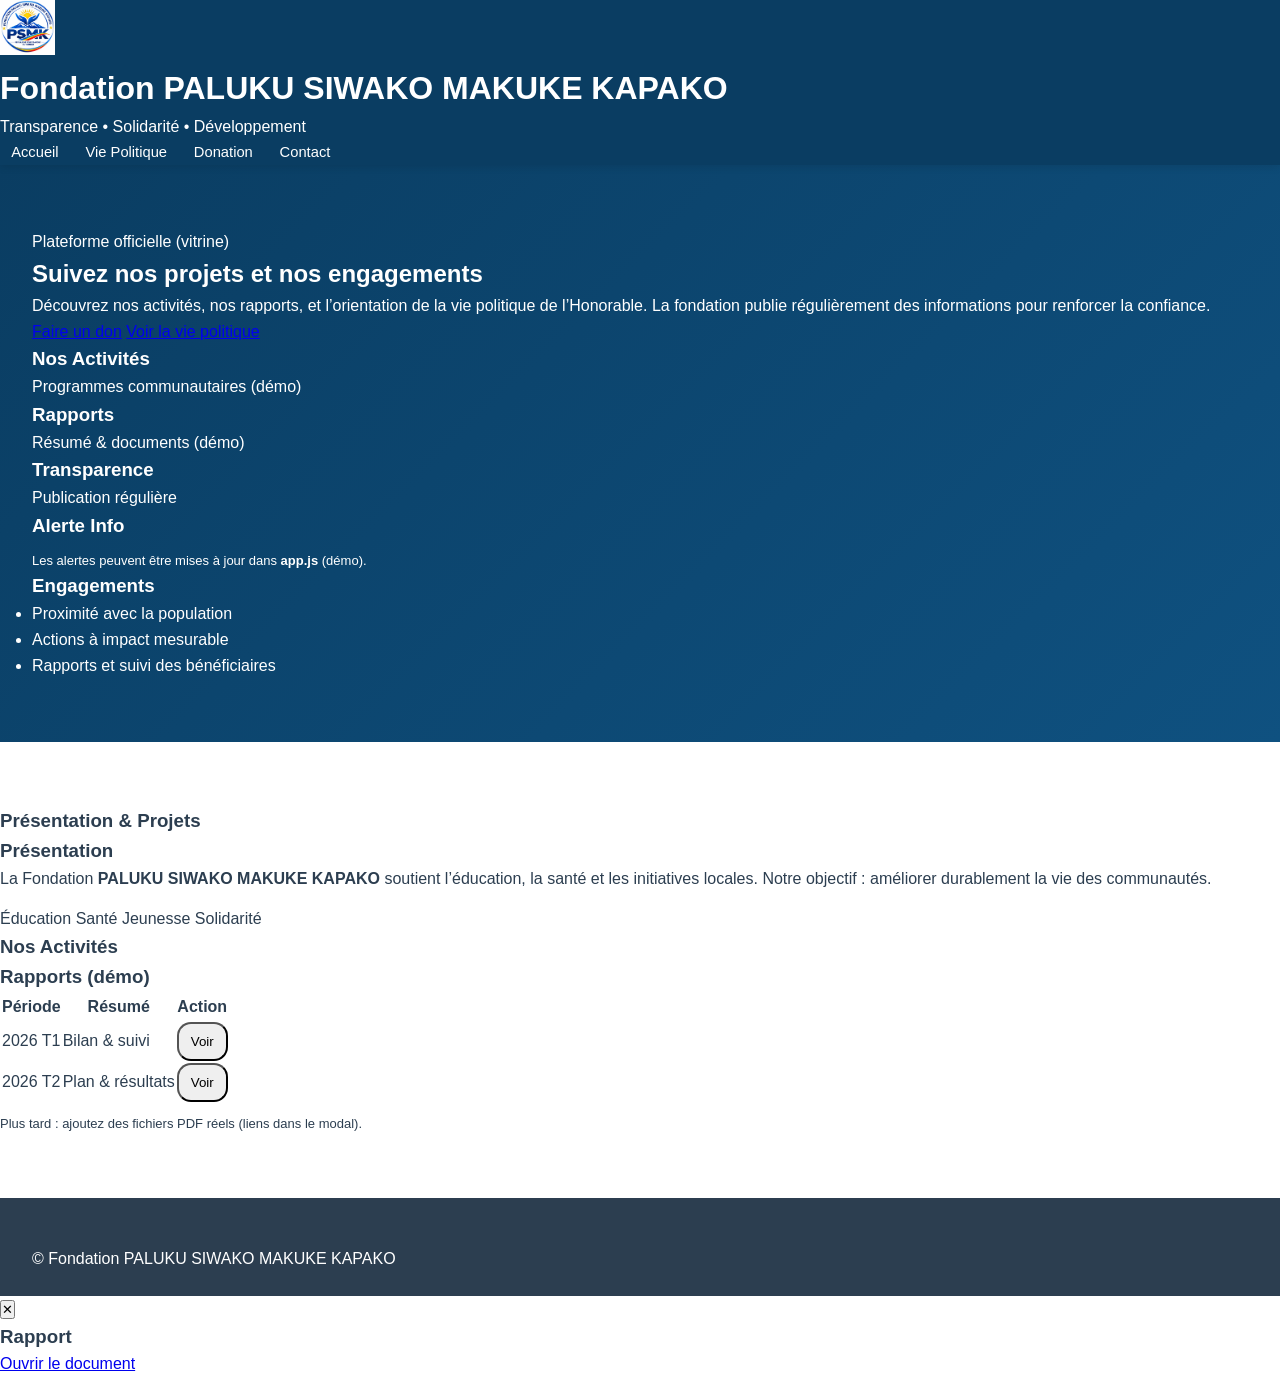
==== accueil.html @ eabc1c88 "Add files via upload" ====
<!doctype html>
<html lang="fr">
<head>
  <meta charset="utf-8" />
  <meta name="viewport" content="width=device-width,initial-scale=1" />
  <title>Accueil • Fondation PALUKU SIWAKO MAKUKE KAPAKO</title>
  <link rel="stylesheet" href="style.css" />
</head>
<body>

  <header class="header">
    <div class="header-inner">
      <div class="brand">
        <img class="logo" src="logo.png" alt="Logo Fondation" />
        <div>
          <h1>Fondation PALUKU SIWAKO MAKUKE KAPAKO</h1>
          <div class="sub">Transparence • Solidarité • Développement</div>
        </div>
      </div>

      <nav class="nav">
        <a href="accueil.html">Accueil</a>
        <a href="politique.html">Vie Politique</a>
        <a href="donation.html">Donation</a>
        <a href="contact.html">Contact</a>
      </nav>
    </div>
  </header>

  <div class="wrap">
    <section class="hero">
      <div class="panel hero-left">
        <div class="kicker"><span class="dot"></span>Plateforme officielle (vitrine)</div>
        <h2 class="hero-title">Suivez nos projets et nos engagements</h2>
        <p class="hero-text">
          Découvrez nos activités, nos rapports, et l’orientation de la vie politique de
          l’Honorable. La fondation publie régulièrement des informations pour renforcer la confiance.
        </p>

        <div class="cta">
          <a class="btn btn-primary" href="donation.html">Faire un don</a>
          <a class="btn btn-ghost" href="politique.html">Voir la vie politique</a>
        </div>

        <div class="hr"></div>

        <div class="grid" style="grid-template-columns:repeat(3, 1fr); margin-top:0;">
          <div class="card">
            <h3>Nos Activités</h3>
            <p class="muted">Programmes communautaires (démo)</p>
          </div>
          <div class="card">
            <h3>Rapports</h3>
            <p class="muted">Résumé & documents (démo)</p>
          </div>
          <div class="card">
            <h3>Transparence</h3>
            <p class="muted">Publication régulière</p>
          </div>
        </div>
      </div>

      <div class="hero-right">
        <div class="card">
          <h3>Alerte Info</h3>
          <ul class="list" id="alertes"></ul>
          <p class="muted" style="margin-top:10px; font-size:13px;">Les alertes peuvent être mises à jour dans <b>app.js</b> (démo).</p>
        </div>

        <div class="card">
          <h3>Engagements</h3>
          <ul class="list">
            <li>Proximité avec la population</li>
            <li>Actions à impact mesurable</li>
            <li>Rapports et suivi des bénéficiaires</li>
          </ul>
        </div>
      </div>
    </section>

    <h3 class="section-title">Présentation & Projets</h3>
    <section class="grid">
      <div class="card">
        <h3>Présentation</h3>
        <p class="muted" style="line-height:1.65;">
          La Fondation <b>PALUKU SIWAKO MAKUKE KAPAKO</b> soutient l’éducation, la santé
          et les initiatives locales. Notre objectif : améliorer durablement la vie des communautés.
        </p>
        <div class="badges" style="margin-top:14px;">
          <span class="badge">Éducation</span>
          <span class="badge">Santé</span>
          <span class="badge">Jeunesse</span>
          <span class="badge">Solidarité</span>
        </div>
      </div>

      <div class="card">
        <h3>Nos Activités</h3>
        <div class="timeline" id="activities"></div>
      </div>

      <div class="card">
        <h3>Rapports (démo)</h3>
        <table class="table">
          <thead>
            <tr>
              <th>Période</th>
              <th>Résumé</th>
              <th>Action</th>
            </tr>
          </thead>
          <tbody>
            <tr>
              <td>2026 T1</td>
              <td class="muted">Bilan & suivi</td>
              <td>
                <button class="btn btn-primary" style="padding:10px 12px; border-radius:14px;"
                  data-modal="report" data-title="Rapport 2026 T1" type="button">Voir</button>
              </td>
            </tr>
            <tr>
              <td>2026 T2</td>
              <td class="muted">Plan & résultats</td>
              <td>
                <button class="btn btn-primary" style="padding:10px 12px; border-radius:14px;"
                  data-modal="report" data-title="Rapport 2026 T2" type="button">Voir</button>
              </td>
            </tr>
          </tbody>
        </table>
        <p class="muted" style="margin-top:10px; font-size:13px;">
          Plus tard : ajoutez des fichiers PDF réels (liens dans le modal).
        </p>
      </div>
    </section>
  </div>

  <footer class="footer">
    © <span id="year"></span> Fondation PALUKU SIWAKO MAKUKE KAPAKO
  </footer>

  <div id="modal" class="modal" aria-hidden="true">
    <div class="modal-content">
      <button class="modal-close" type="button" aria-label="Fermer">✕</button>
      <h3 id="modalTitle">Rapport</h3>
      <p id="modalText"></p>
      <a id="modalLink" href="#" target="_blank" rel="noreferrer" class="btn btn-ghost" style="margin-top:10px;">Ouvrir le document</a>
    </div>
  </div>

  <script src="app.js"></script>
</body>
</html>
---- style.css ----
/* ===== STYLE GLOBALE — FONDATION PALUKU ===== */
:root {
  --bleu-fond: #0A3D62;
  --or: #C89B28;
  --blanc: #FFFFFF;
  --gris-clair: #F4F6F8;
  --gris-fonce: #2C3E50;
  --succes: #27AE60;
  --erreur: #E74C3C;
  --ombre: 0 4px 12px rgba(0,0,0,0.08);
}

* {
  margin: 0;
  padding: 0;
  box-sizing: border-box;
  font-family: 'Segoe UI', Roboto, Arial, sans-serif;
}

body {
  color: var(--gris-fonce);
  line-height: 1.6;
  background: var(--blanc);
}

/* ===== EN-TÊTE & NAVIGATION ===== */
header {
  background: var(--bleu-fond);
  color: var(--blanc);
  position: sticky;
  top: 0;
  z-index: 100;
  box-shadow: 0 2px 8px rgba(0,0,0,0.1);
}

.header-contenu {
  max-width: 1200px;
  margin: 0 auto;
  padding: 0.8rem 2rem;
  display: flex;
  align-items: center;
  justify-content: space-between;
}

.logo-conteneur {
  display: flex;
  align-items: center;
  gap: 12px;
}

.logo {
  height: 55px;
  width: auto;
}

.header-titre h1 {
  font-size: 1rem;
  font-weight: 600;
  line-height: 1.3;
}

.header-titre p {
  font-size: 0.8rem;
  opacity: 0.85;
}

nav ul {
  display: flex;
  list-style: none;
  gap: 1.2rem;
  flex-wrap: wrap;
}

nav a {
  color: var(--blanc);
  text-decoration: none;
  font-size: 0.92rem;
  padding: 0.5rem 0.7rem;
  border-radius: 4px;
  transition: background 0.3s;
}

nav a:hover, nav a.actif {
  background: rgba(255,255,255,0.15);
}

.bouton-don {
  background: var(--or);
  color: var(--blanc) !important;
  font-weight: 600;
}

.bouton-don:hover {
  background: #B08620;
}

/* ===== SECTION HERO / BANNIÈRE ===== */
.hero {
  background: linear-gradient(135deg, var(--bleu-fond) 0%, #0F5180 100%);
  color: var(--blanc);
  padding: 4rem 2rem;
}

.hero-contenu {
  max-width: 1200px;
  margin: 0 auto;
  display: grid;
  grid-template-columns: 1fr 320px;
  gap: 3rem;
  align-items: center;
}

.hero-texte h2 {
  font-size: 2.2rem;
  margin-bottom: 1rem;
  line-height: 1.2;
}

.hero-texte p {
  font-size: 1.1rem;
  opacity: 0.9;
  margin-bottom: 1.8rem;
}

.photo-honorable {
  width: 100%;
  border-radius: 8px;
  box-shadow: var(--ombre);
  object-fit: cover;
}

.bouton-groupe {
  display: flex;
  gap: 1rem;
  flex-wrap: wrap;
}

.bouton-primaire {
  background: var(--or);
  color: var(--blanc);
  padding: 0.85rem 1.8rem;
  border-radius: 6px;
  text-decoration: none;
  font-weight: 600;
  transition: transform 0.2s;
}

.bouton-primaire:hover {
  transform: translateY(-2px);
}

.bouton-secondaire {
  background: transparent;
  color: var(--blanc);
  border: 2px solid var(--blanc);
  padding: 0.85rem 1.8rem;
  border-radius: 6px;
  text-decoration: none;
  font-weight: 500;
}

.bouton-secondaire:hover {
  background: rgba(255,255,255,0.1);
}

/* ===== CONTENU PRINCIPAL ===== */
main {
  max-width: 1200px;
  margin: 0 auto;
  padding: 3rem 2rem;
}

section {
  margin-bottom: 4rem;
}

.titre-section {
  text-align: center;
  font-size: 1.8rem;
  color: var(--bleu-fond);
  margin-bottom: 2.5rem;
  position: relative;
}

.titre-section::after {
  content: '';
  display: block;
  width: 70px;
  height: 3px;
  background: var(--or);
  margin: 0.8rem auto 0;
}

/* ===== CARTES & GRILLES ===== */
.grille-2 {
  display: grid;
  grid-template-columns: repeat(auto-fit, minmax(300px, 1fr));
  gap: 2rem;
}

.grille-3 {
  display: grid;
  grid-template-columns: repeat(auto-fit, minmax(280px, 1fr));
  gap: 1.8rem;
}

.carte {
  background: var(--blanc);
  border-radius: 8px;
  padding: 1.8rem;
  box-shadow: var(--ombre);
  border: 1px solid #EAECEF;
  transition: transform 0.3s;
}

.carte:hover {
  transform: translateY(-5px);
}

.carte h3 {
  color: var(--bleu-fond);
  margin-bottom: 1rem;
  font-size: 1.2rem;
}

/* ===== STATISTIQUES ===== */
.grille-stats {
  display: grid;
  grid-template-columns: repeat(4, 1fr);
  gap: 1.5rem;
  text-align: center;
}

.carte-stat {
  background: var(--bleu-fond);
  color: var(--blanc);
  padding: 1.8rem;
  border-radius: 8px;
}

.carte-stat .chiffre {
  font-size: 2.5rem;
  font-weight: 700;
  color: var(--or);
  margin-bottom: 0.5rem;
}

@media (max-width: 900px) {
  .grille-stats {
    grid-template-columns: repeat(2, 1fr);
  }
  .hero-contenu {
    grid-template-columns: 1fr;
  }
  nav ul {
    gap: 0.3rem;
  }
}

@media (max-width: 480px) {
  .grille-stats {
    grid-template-columns: 1fr;
  }
  .header-contenu {
    flex-wrap: wrap;
    gap: 0.5rem;
    justify-content: center;
  }
}

/* ===== FORMULAIRES ===== */
form label {
  display: block;
  margin-bottom: 0.5rem;
  font-weight: 500;
}

form input, form select, form textarea {
  width: 100%;
  padding: 0.85rem;
  margin-bottom: 1.2rem;
  border: 1px solid #CBD5E0;
  border-radius: 6px;
  font-size: 1rem;
}

form input:focus, form select:focus, form textarea:focus {
  outline: none;
  border-color: var(--bleu-fond);
}

form button {
  background: var(--bleu-fond);
  color: var(--blanc);
  border: none;
  padding: 0.9rem 2rem;
  border-radius: 6px;
  font-size: 1rem;
  font-weight: 600;
  cursor: pointer;
  transition: background 0.3s;
}

form button:hover {
  background: #0C4A8C;
}

/* ===== INFOS PAIEMENT ===== */
.infos-paiement {
  background: var(--gris-clair);
  padding: 1.5rem;
  border-radius: 6px;
  margin-top: 1rem;
  display: none;
}

.infos-paiement.visible {
  display: block;
  animation: fadeIn 0.3s ease;
}

@keyframes fadeIn {
  from { opacity: 0; transform: translateY(10px); }
  to { opacity: 1; transform: translateY(0); }
}

/* ===== TABLEAU ADMIN ===== */
.tableau-admin {
  width: 100%;
  border-collapse: collapse;
  margin-top: 1.5rem;
}

.tableau-admin th, .tableau-admin td {
  padding: 0.9rem;
  text-align: left;
  border-bottom: 1px solid #E2E8F0;
}

.tableau-admin th {
  background: var(--gris-clair);
  color: var(--bleu-fond);
  font-weight: 600;
}

.bouton-voir { background: var(--succes); color: white; border: none; padding: 0.4rem 0.8rem; border-radius: 4px; margin-right: 0.4rem; cursor: pointer; }
.bouton-suppr { background: var(--erreur); color: white; border: none; padding: 0.4rem 0.8rem; border-radius: 4px; cursor: pointer; }

/* ===== PIED DE PAGE ===== */
footer {
  background: var(--gris-fonce);
  color: var(--blanc);
  padding: 3rem 2rem 1.5rem;
  margin-top: 3rem;
}

.footer-contenu {
  max-width: 1200px;
  margin: 0 auto;
  display: grid;
  grid-template-columns: repeat(auto-fit, minmax(250px, 1fr));
  gap: 2.5rem;
}

.footer-col h4 {
  margin-bottom: 1.2rem;
  color: var(--or);
}

.footer-col p, .footer-col a {
  color: #CBD5E0;
  text-decoration: none;
  margin-bottom: 0.5rem;
  display: block;
}

.footer-col a:hover {
  color: var(--blanc);
}

.footer-bas {
  text-align: center;
  margin-top: 2.5rem;
  padding-top: 1.5rem;
  border-top: 1px solid rgba(255,255,255,0.1);
  font-size: 0.9rem;
  color: #95A5A6;
}

/* ===== MESSAGES ===== */
.message {
  padding: 1rem;
  border-radius: 6px;
  margin: 1rem 0;
  display: none;
}

.message.succes { background: #E8F8F0; color: #1B7047; border: 1px solid #B7EBCE; }
.message.erreur { background: #FDECEC; color: #912D2B; border: 1px solid #F8C0C0; }
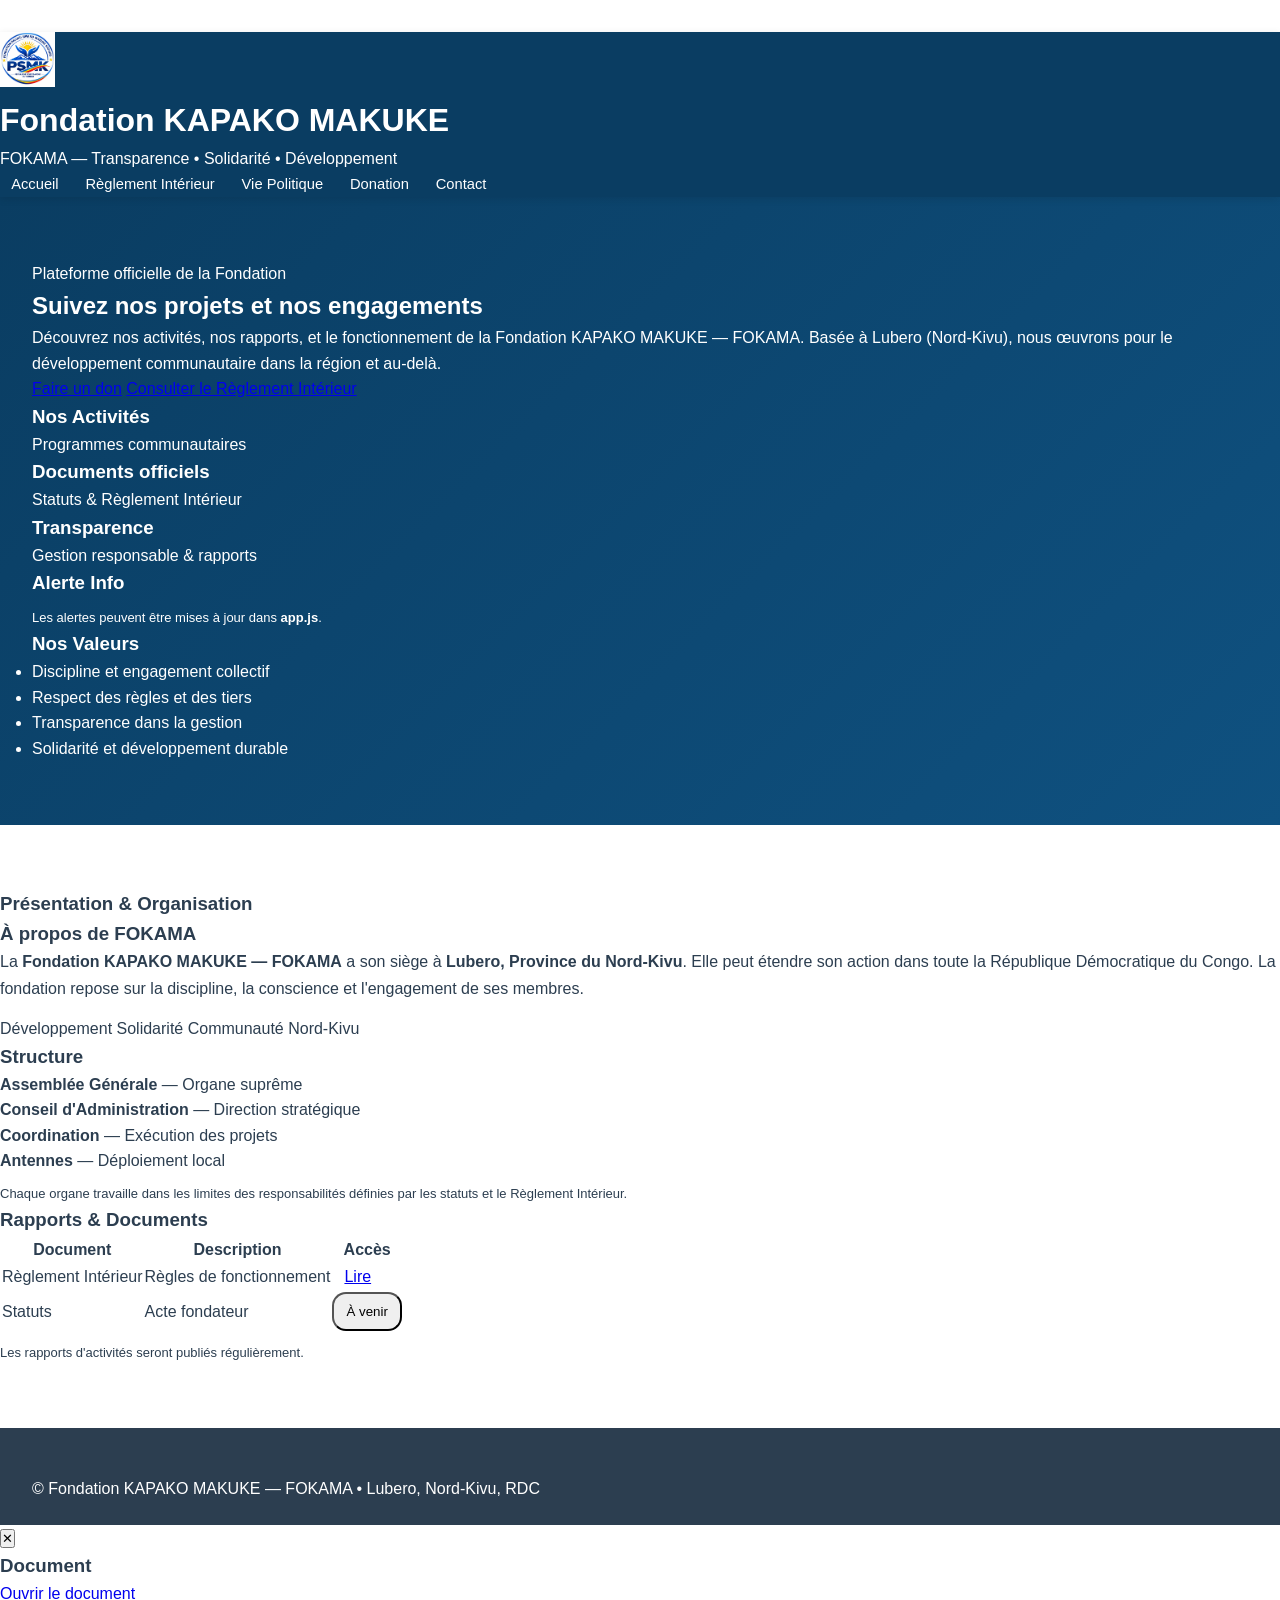
==== commit 8c14a64d: "accueil.html" ====
--- a/accueil.html
+++ b/accueil.html
@@ -1,153 +1,164 @@
 <!doctype html>
 <html lang="fr">
 <head>
-  <meta charset="utf-8" />
-  <meta name="viewport" content="width=device-width,initial-scale=1" />
-  <title>Accueil • Fondation PALUKU SIWAKO MAKUKE KAPAKO</title>
-  <link rel="stylesheet" href="style.css" />
+    <meta charset="utf-8" />
+    <meta name="viewport" content="width=device-width,initial-scale=1" />
+    <title>Accueil • Fondation KAPAKO MAKUKE — FOKAMA</title>
+    <link rel="stylesheet" href="style.css" />
 </head>
 <body>
 
-  <header class="header">
-    <div class="header-inner">
-      <div class="brand">
-        <img class="logo" src="logo.png" alt="Logo Fondation" />
-        <div>
-          <h1>Fondation PALUKU SIWAKO MAKUKE KAPAKO</h1>
-          <div class="sub">Transparence • Solidarité • Développement</div>
+    <header class="header">
+        <div class="header-inner">
+            <div class="brand">
+                <img class="logo" src="logo.png" alt="Logo Fondation FOKAMA" />
+                <div>
+                    <h1>Fondation KAPAKO MAKUKE</h1>
+                    <div class="sub">FOKAMA — Transparence • Solidarité • Développement</div>
+                </div>
+            </div>
+
+            <nav class="nav">
+                <a href="accueil.html">Accueil</a>
+                <a href="reglement-interieur.html">Règlement Intérieur</a>
+                <a href="politique.html">Vie Politique</a>
+                <a href="donation.html">Donation</a>
+                <a href="contact.html">Contact</a>
+            </nav>
         </div>
-      </div>
+    </header>
 
-      <nav class="nav">
-        <a href="accueil.html">Accueil</a>
-        <a href="politique.html">Vie Politique</a>
-        <a href="donation.html">Donation</a>
-        <a href="contact.html">Contact</a>
-      </nav>
+    <div class="wrap">
+        <section class="hero">
+            <div class="panel hero-left">
+                <div class="kicker"><span class="dot"></span>Plateforme officielle de la Fondation</div>
+                <h2 class="hero-title">Suivez nos projets et nos engagements</h2>
+                <p class="hero-text">
+                    Découvrez nos activités, nos rapports, et le fonctionnement de la Fondation 
+                    KAPAKO MAKUKE — FOKAMA. Basée à Lubero (Nord-Kivu), nous œuvrons pour 
+                    le développement communautaire dans la région et au-delà.
+                </p>
+
+                <div class="cta">
+                    <a class="btn btn-primary" href="donation.html">Faire un don</a>
+                    <a class="btn btn-ghost" href="reglement-interieur.html">Consulter le Règlement Intérieur</a>
+                </div>
+
+                <div class="hr"></div>
+
+                <div class="grid" style="grid-template-columns:repeat(3, 1fr); margin-top:0;">
+                    <div class="card">
+                        <h3>Nos Activités</h3>
+                        <p class="muted">Programmes communautaires</p>
+                    </div>
+                    <div class="card">
+                        <h3>Documents officiels</h3>
+                        <p class="muted">Statuts & Règlement Intérieur</p>
+                    </div>
+                    <div class="card">
+                        <h3>Transparence</h3>
+                        <p class="muted">Gestion responsable & rapports</p>
+                    </div>
+                </div>
+            </div>
+
+            <div class="hero-right">
+                <div class="card">
+                    <h3>Alerte Info</h3>
+                    <ul class="list" id="alertes"></ul>
+                    <p class="muted" style="margin-top:10px; font-size:13px;">Les alertes peuvent être mises à jour dans <b>app.js</b>.</p>
+                </div>
+
+                <div class="card">
+                    <h3>Nos Valeurs</h3>
+                    <ul class="list">
+                        <li>Discipline et engagement collectif</li>
+                        <li>Respect des règles et des tiers</li>
+                        <li>Transparence dans la gestion</li>
+                        <li>Solidarité et développement durable</li>
+                    </ul>
+                </div>
+            </div>
+        </section>
+
+        <h3 class="section-title">Présentation & Organisation</h3>
+        <section class="grid">
+            <div class="card">
+                <h3>À propos de FOKAMA</h3>
+                <p class="muted" style="line-height:1.65;">
+                    La <b>Fondation KAPAKO MAKUKE — FOKAMA</b> a son siège à <b>Lubero, Province du Nord-Kivu</b>. 
+                    Elle peut étendre son action dans toute la République Démocratique du Congo. 
+                    La fondation repose sur la discipline, la conscience et l'engagement de ses membres.
+                </p>
+                <div class="badges" style="margin-top:14px;">
+                    <span class="badge">Développement</span>
+                    <span class="badge">Solidarité</span>
+                    <span class="badge">Communauté</span>
+                    <span class="badge">Nord-Kivu</span>
+                </div>
+            </div>
+
+            <div class="card">
+                <h3>Structure</h3>
+                <ul class="list">
+                    <li><b>Assemblée Générale</b> — Organe suprême</li>
+                    <li><b>Conseil d'Administration</b> — Direction stratégique</li>
+                    <li><b>Coordination</b> — Exécution des projets</li>
+                    <li><b>Antennes</b> — Déploiement local</li>
+                </ul>
+                <p class="muted" style="margin-top:10px; font-size:13px;">
+                    Chaque organe travaille dans les limites des responsabilités définies par les statuts et le Règlement Intérieur.
+                </p>
+            </div>
+
+            <div class="card">
+                <h3>Rapports & Documents</h3>
+                <table class="table">
+                    <thead>
+                        <tr>
+                            <th>Document</th>
+                            <th>Description</th>
+                            <th>Accès</th>
+                        </tr>
+                    </thead>
+                    <tbody>
+                        <tr>
+                            <td>Règlement Intérieur</td>
+                            <td class="muted">Règles de fonctionnement</td>
+                            <td>
+                                <a href="reglement-interieur.html" class="btn btn-primary" style="padding:10px 12px; border-radius:14px;">Lire</a>
+                            </td>
+                        </tr>
+                        <tr>
+                            <td>Statuts</td>
+                            <td class="muted">Acte fondateur</td>
+                            <td>
+                                <button class="btn btn-primary" style="padding:10px 12px; border-radius:14px;"
+                                    data-modal="statuts" data-title="Statuts de la Fondation" type="button">À venir</button>
+                            </td>
+                        </tr>
+                    </tbody>
+                </table>
+                <p class="muted" style="margin-top:10px; font-size:13px;">
+                    Les rapports d'activités seront publiés régulièrement.
+                </p>
+            </div>
+        </section>
     </div>
-  </header>
 
-  <div class="wrap">
-    <section class="hero">
-      <div class="panel hero-left">
-        <div class="kicker"><span class="dot"></span>Plateforme officielle (vitrine)</div>
-        <h2 class="hero-title">Suivez nos projets et nos engagements</h2>
-        <p class="hero-text">
-          Découvrez nos activités, nos rapports, et l’orientation de la vie politique de
-          l’Honorable. La fondation publie régulièrement des informations pour renforcer la confiance.
-        </p>
+    <footer class="footer">
+        © <span id="year"></span> Fondation KAPAKO MAKUKE — FOKAMA • Lubero, Nord-Kivu, RDC
+    </footer>
 
-        <div class="cta">
-          <a class="btn btn-primary" href="donation.html">Faire un don</a>
-          <a class="btn btn-ghost" href="politique.html">Voir la vie politique</a>
+    <div id="modal" class="modal" aria-hidden="true">
+        <div class="modal-content">
+            <button class="modal-close" type="button" aria-label="Fermer">✕</button>
+            <h3 id="modalTitle">Document</h3>
+            <p id="modalText"></p>
+            <a id="modalLink" href="#" target="_blank" rel="noreferrer" class="btn btn-ghost" style="margin-top:10px;">Ouvrir le document</a>
         </div>
+    </div>
 
-        <div class="hr"></div>
-
-        <div class="grid" style="grid-template-columns:repeat(3, 1fr); margin-top:0;">
-          <div class="card">
-            <h3>Nos Activités</h3>
-            <p class="muted">Programmes communautaires (démo)</p>
-          </div>
-          <div class="card">
-            <h3>Rapports</h3>
-            <p class="muted">Résumé & documents (démo)</p>
-          </div>
-          <div class="card">
-            <h3>Transparence</h3>
-            <p class="muted">Publication régulière</p>
-          </div>
-        </div>
-      </div>
-
-      <div class="hero-right">
-        <div class="card">
-          <h3>Alerte Info</h3>
-          <ul class="list" id="alertes"></ul>
-          <p class="muted" style="margin-top:10px; font-size:13px;">Les alertes peuvent être mises à jour dans <b>app.js</b> (démo).</p>
-        </div>
-
-        <div class="card">
-          <h3>Engagements</h3>
-          <ul class="list">
-            <li>Proximité avec la population</li>
-            <li>Actions à impact mesurable</li>
-            <li>Rapports et suivi des bénéficiaires</li>
-          </ul>
-        </div>
-      </div>
-    </section>
-
-    <h3 class="section-title">Présentation & Projets</h3>
-    <section class="grid">
-      <div class="card">
-        <h3>Présentation</h3>
-        <p class="muted" style="line-height:1.65;">
-          La Fondation <b>PALUKU SIWAKO MAKUKE KAPAKO</b> soutient l’éducation, la santé
-          et les initiatives locales. Notre objectif : améliorer durablement la vie des communautés.
-        </p>
-        <div class="badges" style="margin-top:14px;">
-          <span class="badge">Éducation</span>
-          <span class="badge">Santé</span>
-          <span class="badge">Jeunesse</span>
-          <span class="badge">Solidarité</span>
-        </div>
-      </div>
-
-      <div class="card">
-        <h3>Nos Activités</h3>
-        <div class="timeline" id="activities"></div>
-      </div>
-
-      <div class="card">
-        <h3>Rapports (démo)</h3>
-        <table class="table">
-          <thead>
-            <tr>
-              <th>Période</th>
-              <th>Résumé</th>
-              <th>Action</th>
-            </tr>
-          </thead>
-          <tbody>
-            <tr>
-              <td>2026 T1</td>
-              <td class="muted">Bilan & suivi</td>
-              <td>
-                <button class="btn btn-primary" style="padding:10px 12px; border-radius:14px;"
-                  data-modal="report" data-title="Rapport 2026 T1" type="button">Voir</button>
-              </td>
-            </tr>
-            <tr>
-              <td>2026 T2</td>
-              <td class="muted">Plan & résultats</td>
-              <td>
-                <button class="btn btn-primary" style="padding:10px 12px; border-radius:14px;"
-                  data-modal="report" data-title="Rapport 2026 T2" type="button">Voir</button>
-              </td>
-            </tr>
-          </tbody>
-        </table>
-        <p class="muted" style="margin-top:10px; font-size:13px;">
-          Plus tard : ajoutez des fichiers PDF réels (liens dans le modal).
-        </p>
-      </div>
-    </section>
-  </div>
-
-  <footer class="footer">
-    © <span id="year"></span> Fondation PALUKU SIWAKO MAKUKE KAPAKO
-  </footer>
-
-  <div id="modal" class="modal" aria-hidden="true">
-    <div class="modal-content">
-      <button class="modal-close" type="button" aria-label="Fermer">✕</button>
-      <h3 id="modalTitle">Rapport</h3>
-      <p id="modalText"></p>
-      <a id="modalLink" href="#" target="_blank" rel="noreferrer" class="btn btn-ghost" style="margin-top:10px;">Ouvrir le document</a>
-    </div>
-  </div>
-
-  <script src="app.js"></script>
+    <script src="app.js"></script>
 </body>
 </html>
--- a/style.css
+++ b/style.css
@@ -397,3 +397,105 @@
 
 .message.succes { background: #E8F8F0; color: #1B7047; border: 1px solid #B7EBCE; }
 .message.erreur { background: #FDECEC; color: #912D2B; border: 1px solid #F8C0C0; }
+
+/* ===== BARRE ALERTES FIXE EN HAUT — VERSION COMPACTE ===== */
+.barre-alertes {
+  background: #FFF3CD;
+  border-bottom: 2px solid #C89B28;
+  color: #0A3D62;
+  padding: 0.35rem 0;
+  overflow: hidden;
+  position: fixed;
+  top: 0;
+  left: 0;
+  width: 100%;
+  z-index: 999;
+  display: flex;
+  align-items: center;
+}
+
+/* Étiquette ALERTES compacte */
+.etiquette-alerte {
+  background: #C89B28;
+  color: #FFFFFF;
+  font-weight: 700;
+  font-size: 0.8rem;
+  padding: 0.25rem 0.8rem;
+  margin-left: 0;
+  display: flex;
+  align-items: center;
+  gap: 0.4rem;
+  flex-shrink: 0;
+  z-index: 2;
+}
+
+/* Point clignotant plus petit */
+.point-clignotant {
+  width: 7px;
+  height: 7px;
+  background: #E74C3C;
+  border-radius: 50%;
+  animation: clignoter 1s ease-in-out infinite;
+}
+
+@keyframes clignoter {
+  0%, 100% { opacity: 1; background: #E74C3C; box-shadow: 0 0 4px #E74C3C; }
+  50% { opacity: 0.4; background: #F39C12; box-shadow: 0 0 0 transparent; }
+}
+
+/* Actualités défilantes */
+.contenu-actualites {
+  display: flex;
+  gap: 4rem;
+  white-space: nowrap;
+  animation: defilement 35s linear infinite;
+  padding-left: 1.5rem;
+}
+
+.contenu-actualites:hover {
+  animation-play-state: paused;
+}
+
+.item-actu {
+  display: inline-block;
+  padding: 0 1rem;
+  font-weight: 500;
+  font-size: 0.85rem;
+}
+
+@keyframes defilement {
+  0% { transform: translateX(0); }
+  100% { transform: translateX(-50%); }
+}
+
+/* Décalage réduit */
+body {
+  padding-top: 32px;
+}
+
+/* Responsive mobile */
+@media (max-width: 768px) {
+  .barre-alertes {
+    padding: 0.25rem 0;
+  }
+  .etiquette-alerte {
+    font-size: 0.7rem;
+    padding: 0.2rem 0.6rem;
+  }
+  .point-clignotant {
+    width: 6px;
+    height: 6px;
+  }
+  .item-actu {
+    font-size: 0.75rem;
+  }
+  .contenu-actualites {
+    animation-duration: 25s;
+    gap: 2rem;
+    padding-left: 1rem;
+  }
+  body {
+    padding-top: 26px;
+  }
+}
+
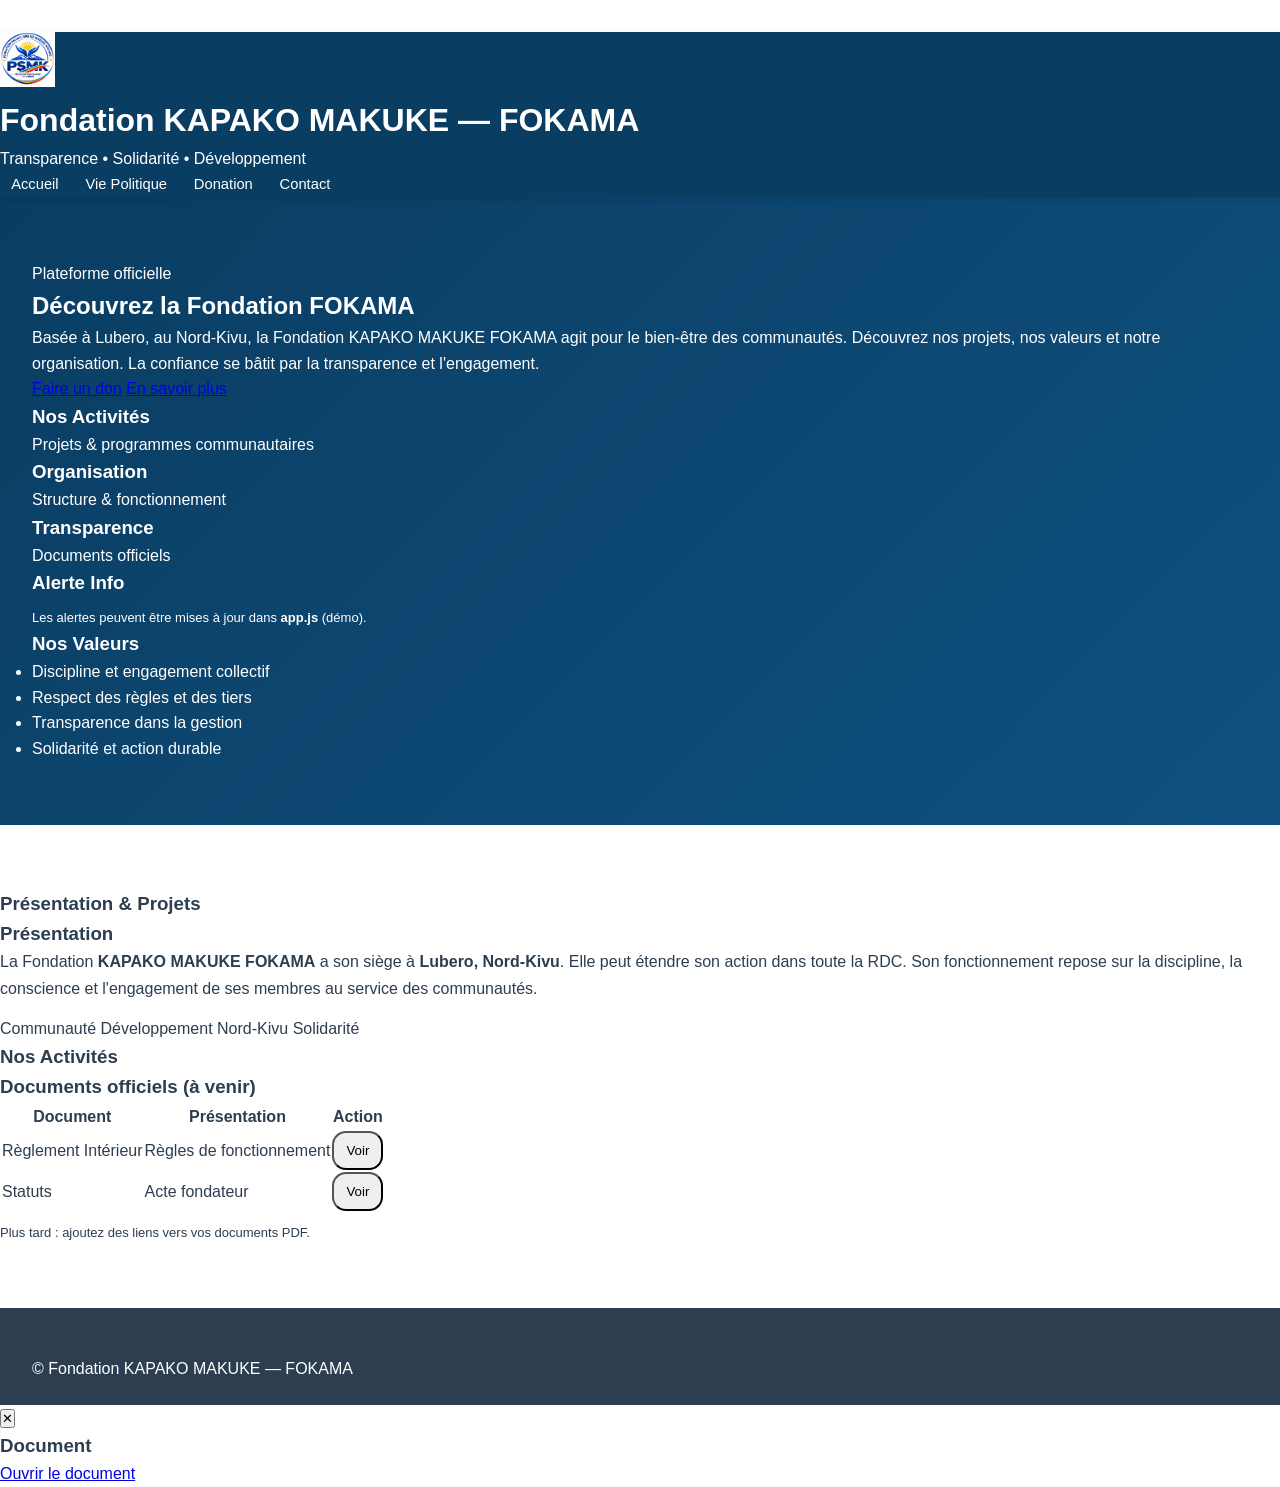
==== commit b2a3bafc: "accueil.html" ====
--- a/accueil.html
+++ b/accueil.html
@@ -11,16 +11,15 @@
     <header class="header">
         <div class="header-inner">
             <div class="brand">
-                <img class="logo" src="logo.png" alt="Logo Fondation FOKAMA" />
+                <img class="logo" src="logo.png" alt="Logo Fondation" />
                 <div>
-                    <h1>Fondation KAPAKO MAKUKE</h1>
-                    <div class="sub">FOKAMA — Transparence • Solidarité • Développement</div>
+                    <h1>Fondation KAPAKO MAKUKE — FOKAMA</h1>
+                    <div class="sub">Transparence • Solidarité • Développement</div>
                 </div>
             </div>
 
             <nav class="nav">
                 <a href="accueil.html">Accueil</a>
-                <a href="reglement-interieur.html">Règlement Intérieur</a>
                 <a href="politique.html">Vie Politique</a>
                 <a href="donation.html">Donation</a>
                 <a href="contact.html">Contact</a>
@@ -31,17 +30,17 @@
     <div class="wrap">
         <section class="hero">
             <div class="panel hero-left">
-                <div class="kicker"><span class="dot"></span>Plateforme officielle de la Fondation</div>
-                <h2 class="hero-title">Suivez nos projets et nos engagements</h2>
+                <div class="kicker"><span class="dot"></span>Plateforme officielle</div>
+                <h2 class="hero-title">Découvrez la Fondation FOKAMA</h2>
                 <p class="hero-text">
-                    Découvrez nos activités, nos rapports, et le fonctionnement de la Fondation 
-                    KAPAKO MAKUKE — FOKAMA. Basée à Lubero (Nord-Kivu), nous œuvrons pour 
-                    le développement communautaire dans la région et au-delà.
+                    Basée à Lubero, au Nord-Kivu, la Fondation KAPAKO MAKUKE FOKAMA agit pour 
+                    le bien-être des communautés. Découvrez nos projets, nos valeurs et notre 
+                    organisation. La confiance se bâtit par la transparence et l'engagement.
                 </p>
 
                 <div class="cta">
                     <a class="btn btn-primary" href="donation.html">Faire un don</a>
-                    <a class="btn btn-ghost" href="reglement-interieur.html">Consulter le Règlement Intérieur</a>
+                    <a class="btn btn-ghost" href="politique.html">En savoir plus</a>
                 </div>
 
                 <div class="hr"></div>
@@ -49,15 +48,15 @@
                 <div class="grid" style="grid-template-columns:repeat(3, 1fr); margin-top:0;">
                     <div class="card">
                         <h3>Nos Activités</h3>
-                        <p class="muted">Programmes communautaires</p>
+                        <p class="muted">Projets & programmes communautaires</p>
                     </div>
                     <div class="card">
-                        <h3>Documents officiels</h3>
-                        <p class="muted">Statuts & Règlement Intérieur</p>
+                        <h3>Organisation</h3>
+                        <p class="muted">Structure & fonctionnement</p>
                     </div>
                     <div class="card">
                         <h3>Transparence</h3>
-                        <p class="muted">Gestion responsable & rapports</p>
+                        <p class="muted">Documents officiels</p>
                     </div>
                 </div>
             </div>
@@ -66,7 +65,7 @@
                 <div class="card">
                     <h3>Alerte Info</h3>
                     <ul class="list" id="alertes"></ul>
-                    <p class="muted" style="margin-top:10px; font-size:13px;">Les alertes peuvent être mises à jour dans <b>app.js</b>.</p>
+                    <p class="muted" style="margin-top:10px; font-size:13px;">Les alertes peuvent être mises à jour dans <b>app.js</b> (démo).</p>
                 </div>
 
                 <div class="card">
@@ -75,50 +74,43 @@
                         <li>Discipline et engagement collectif</li>
                         <li>Respect des règles et des tiers</li>
                         <li>Transparence dans la gestion</li>
-                        <li>Solidarité et développement durable</li>
+                        <li>Solidarité et action durable</li>
                     </ul>
                 </div>
             </div>
         </section>
 
-        <h3 class="section-title">Présentation & Organisation</h3>
+        <h3 class="section-title">Présentation & Projets</h3>
         <section class="grid">
             <div class="card">
-                <h3>À propos de FOKAMA</h3>
+                <h3>Présentation</h3>
                 <p class="muted" style="line-height:1.65;">
-                    La <b>Fondation KAPAKO MAKUKE — FOKAMA</b> a son siège à <b>Lubero, Province du Nord-Kivu</b>. 
-                    Elle peut étendre son action dans toute la République Démocratique du Congo. 
-                    La fondation repose sur la discipline, la conscience et l'engagement de ses membres.
+                    La Fondation <b>KAPAKO MAKUKE FOKAMA</b> a son siège à <b>Lubero, Nord-Kivu</b>. 
+                    Elle peut étendre son action dans toute la RDC. Son fonctionnement repose 
+                    sur la discipline, la conscience et l'engagement de ses membres au service 
+                    des communautés.
                 </p>
                 <div class="badges" style="margin-top:14px;">
+                    <span class="badge">Communauté</span>
                     <span class="badge">Développement</span>
+                    <span class="badge">Nord-Kivu</span>
                     <span class="badge">Solidarité</span>
-                    <span class="badge">Communauté</span>
-                    <span class="badge">Nord-Kivu</span>
                 </div>
             </div>
 
             <div class="card">
-                <h3>Structure</h3>
-                <ul class="list">
-                    <li><b>Assemblée Générale</b> — Organe suprême</li>
-                    <li><b>Conseil d'Administration</b> — Direction stratégique</li>
-                    <li><b>Coordination</b> — Exécution des projets</li>
-                    <li><b>Antennes</b> — Déploiement local</li>
-                </ul>
-                <p class="muted" style="margin-top:10px; font-size:13px;">
-                    Chaque organe travaille dans les limites des responsabilités définies par les statuts et le Règlement Intérieur.
-                </p>
+                <h3>Nos Activités</h3>
+                <div class="timeline" id="activities"></div>
             </div>
 
             <div class="card">
-                <h3>Rapports & Documents</h3>
+                <h3>Documents officiels (à venir)</h3>
                 <table class="table">
                     <thead>
                         <tr>
                             <th>Document</th>
-                            <th>Description</th>
-                            <th>Accès</th>
+                            <th>Présentation</th>
+                            <th>Action</th>
                         </tr>
                     </thead>
                     <tbody>
@@ -126,7 +118,8 @@
                             <td>Règlement Intérieur</td>
                             <td class="muted">Règles de fonctionnement</td>
                             <td>
-                                <a href="reglement-interieur.html" class="btn btn-primary" style="padding:10px 12px; border-radius:14px;">Lire</a>
+                                <button class="btn btn-primary" style="padding:10px 12px; border-radius:14px;"
+                                    data-modal="report" data-title="Règlement Intérieur" type="button">Voir</button>
                             </td>
                         </tr>
                         <tr>
@@ -134,20 +127,20 @@
                             <td class="muted">Acte fondateur</td>
                             <td>
                                 <button class="btn btn-primary" style="padding:10px 12px; border-radius:14px;"
-                                    data-modal="statuts" data-title="Statuts de la Fondation" type="button">À venir</button>
+                                    data-modal="report" data-title="Statuts de la Fondation" type="button">Voir</button>
                             </td>
                         </tr>
                     </tbody>
                 </table>
                 <p class="muted" style="margin-top:10px; font-size:13px;">
-                    Les rapports d'activités seront publiés régulièrement.
+                    Plus tard : ajoutez des liens vers vos documents PDF.
                 </p>
             </div>
         </section>
     </div>
 
     <footer class="footer">
-        © <span id="year"></span> Fondation KAPAKO MAKUKE — FOKAMA • Lubero, Nord-Kivu, RDC
+        © <span id="year"></span> Fondation KAPAKO MAKUKE — FOKAMA
     </footer>
 
     <div id="modal" class="modal" aria-hidden="true">
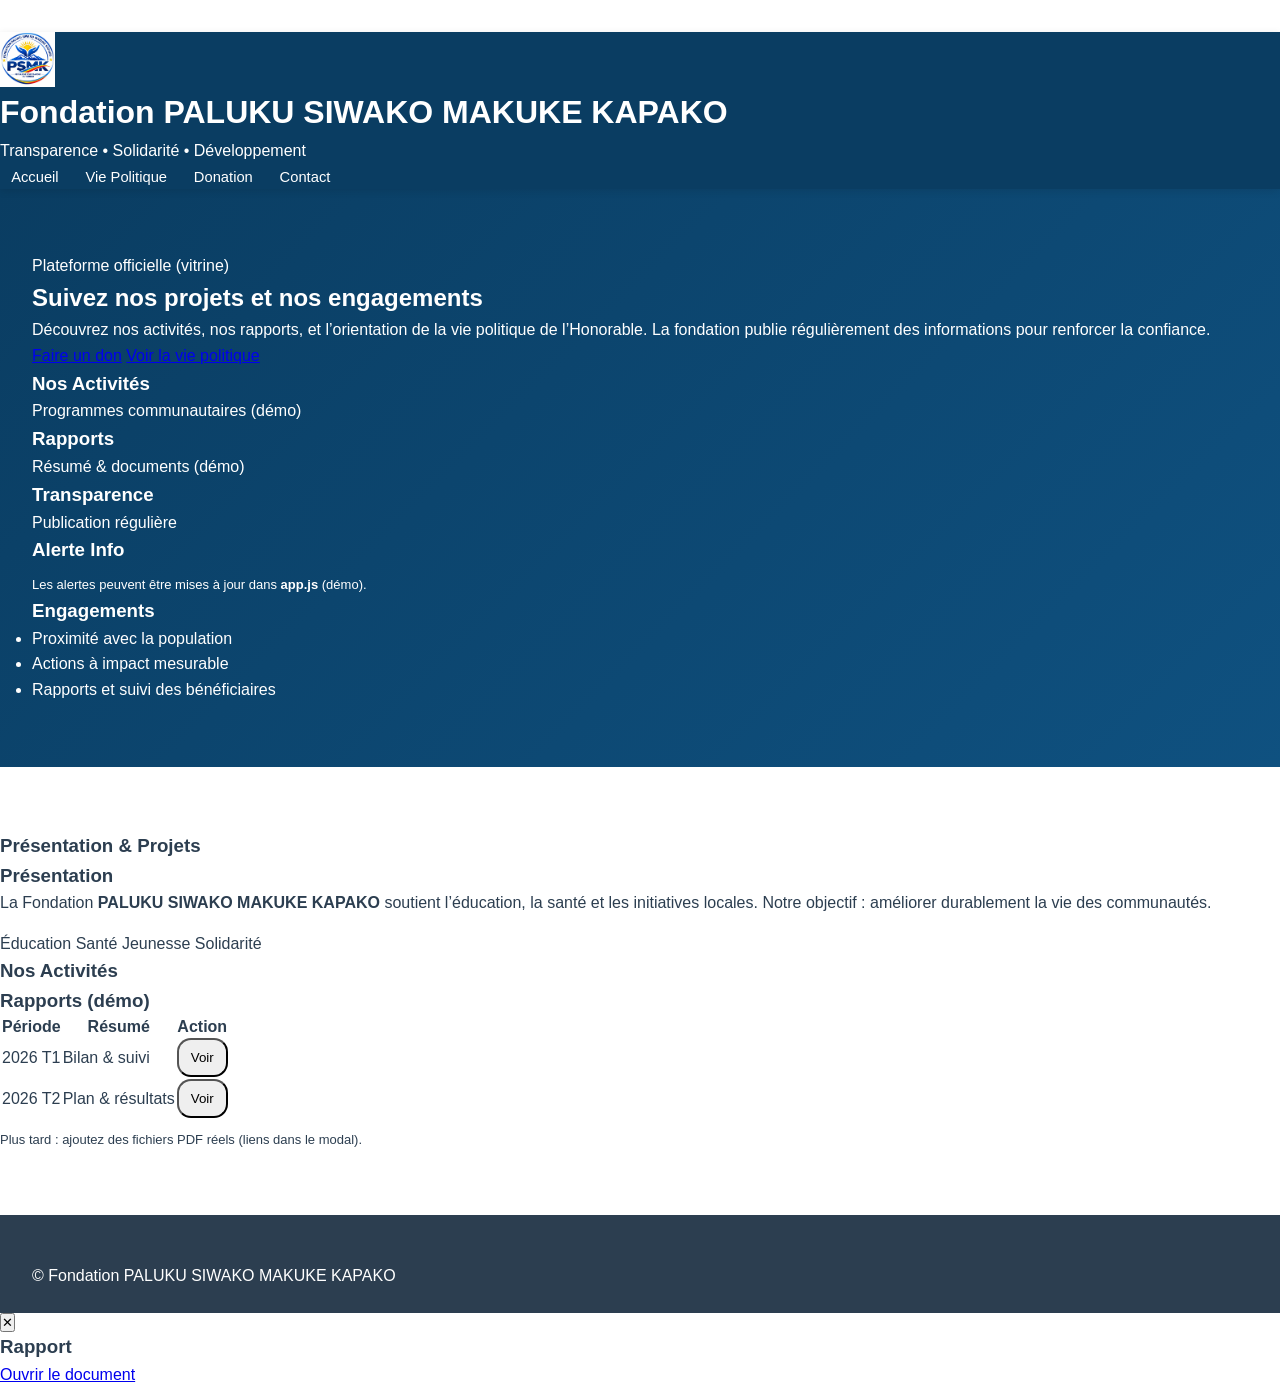
==== commit 86961f51: "accueil.html" ====
--- a/accueil.html
+++ b/accueil.html
@@ -1,157 +1,152 @@
-<!doctype html>
 <html lang="fr">
 <head>
-    <meta charset="utf-8" />
-    <meta name="viewport" content="width=device-width,initial-scale=1" />
-    <title>Accueil • Fondation KAPAKO MAKUKE — FOKAMA</title>
-    <link rel="stylesheet" href="style.css" />
+<meta charset="utf-8" />
+<meta name="viewport" content="width=device-width,initial-scale=1" />
+<title>Accueil • Fondation PALUKU SIWAKO MAKUKE KAPAKO</title>
+<link rel="stylesheet" href="style.css" />
 </head>
 <body>
 
-    <header class="header">
-        <div class="header-inner">
-            <div class="brand">
-                <img class="logo" src="logo.png" alt="Logo Fondation" />
-                <div>
-                    <h1>Fondation KAPAKO MAKUKE — FOKAMA</h1>
-                    <div class="sub">Transparence • Solidarité • Développement</div>
-                </div>
-            </div>
+  <header class="header">
+<div class="header-inner">
+<div class="brand">
+<img class="logo" src="logo.png" alt="Logo Fondation" />
+<div>
+<h1>Fondation PALUKU SIWAKO MAKUKE KAPAKO</h1>
+<div class="sub">Transparence • Solidarité • Développement</div>
+</div>
+</div>
 
-            <nav class="nav">
-                <a href="accueil.html">Accueil</a>
-                <a href="politique.html">Vie Politique</a>
-                <a href="donation.html">Donation</a>
-                <a href="contact.html">Contact</a>
-            </nav>
-        </div>
-    </header>
+      <nav class="nav">
+<a href="accueil.html">Accueil</a>
+<a href="politique.html">Vie Politique</a>
+<a href="donation.html">Donation</a>
+<a href="contact.html">Contact</a>
+</nav>
+</div>
+</header>
 
-    <div class="wrap">
-        <section class="hero">
-            <div class="panel hero-left">
-                <div class="kicker"><span class="dot"></span>Plateforme officielle</div>
-                <h2 class="hero-title">Découvrez la Fondation FOKAMA</h2>
-                <p class="hero-text">
-                    Basée à Lubero, au Nord-Kivu, la Fondation KAPAKO MAKUKE FOKAMA agit pour 
-                    le bien-être des communautés. Découvrez nos projets, nos valeurs et notre 
-                    organisation. La confiance se bâtit par la transparence et l'engagement.
-                </p>
+  <div class="wrap">
+<section class="hero">
+<div class="panel hero-left">
+<div class="kicker"><span class="dot"></span>Plateforme officielle (vitrine)</div>
+<h2 class="hero-title">Suivez nos projets et nos engagements</h2>
+<p class="hero-text">
+Découvrez nos activités, nos rapports, et l’orientation de la vie politique de
+l’Honorable. La fondation publie régulièrement des informations pour renforcer la confiance.
+</p>
 
-                <div class="cta">
-                    <a class="btn btn-primary" href="donation.html">Faire un don</a>
-                    <a class="btn btn-ghost" href="politique.html">En savoir plus</a>
-                </div>
+        <div class="cta">
+<a class="btn btn-primary" href="donation.html">Faire un don</a>
+<a class="btn btn-ghost" href="politique.html">Voir la vie politique</a>
+</div>
 
-                <div class="hr"></div>
+        <div class="hr"></div>
 
-                <div class="grid" style="grid-template-columns:repeat(3, 1fr); margin-top:0;">
-                    <div class="card">
-                        <h3>Nos Activités</h3>
-                        <p class="muted">Projets & programmes communautaires</p>
-                    </div>
-                    <div class="card">
-                        <h3>Organisation</h3>
-                        <p class="muted">Structure & fonctionnement</p>
-                    </div>
-                    <div class="card">
-                        <h3>Transparence</h3>
-                        <p class="muted">Documents officiels</p>
-                    </div>
-                </div>
-            </div>
+        <div class="grid" style="grid-template-columns:repeat(3, 1fr); margin-top:0;">
+<div class="card">
+<h3>Nos Activités</h3>
+<p class="muted">Programmes communautaires (démo)</p>
+</div>
+<div class="card">
+<h3>Rapports</h3>
+<p class="muted">Résumé & documents (démo)</p>
+</div>
+<div class="card">
+<h3>Transparence</h3>
+<p class="muted">Publication régulière</p>
+</div>
+</div>
+</div>
 
-            <div class="hero-right">
-                <div class="card">
-                    <h3>Alerte Info</h3>
-                    <ul class="list" id="alertes"></ul>
-                    <p class="muted" style="margin-top:10px; font-size:13px;">Les alertes peuvent être mises à jour dans <b>app.js</b> (démo).</p>
-                </div>
+      <div class="hero-right">
+<div class="card">
+<h3>Alerte Info</h3>
+<ul class="list" id="alertes"></ul>
+<p class="muted" style="margin-top:10px; font-size:13px;">Les alertes peuvent être mises à jour dans <b>app.js</b> (démo).</p>
+</div>
 
-                <div class="card">
-                    <h3>Nos Valeurs</h3>
-                    <ul class="list">
-                        <li>Discipline et engagement collectif</li>
-                        <li>Respect des règles et des tiers</li>
-                        <li>Transparence dans la gestion</li>
-                        <li>Solidarité et action durable</li>
-                    </ul>
-                </div>
-            </div>
-        </section>
+        <div class="card">
+<h3>Engagements</h3>
+<ul class="list">
+<li>Proximité avec la population</li>
+<li>Actions à impact mesurable</li>
+<li>Rapports et suivi des bénéficiaires</li>
+</ul>
+</div>
+</div>
+</section>
 
-        <h3 class="section-title">Présentation & Projets</h3>
-        <section class="grid">
-            <div class="card">
-                <h3>Présentation</h3>
-                <p class="muted" style="line-height:1.65;">
-                    La Fondation <b>KAPAKO MAKUKE FOKAMA</b> a son siège à <b>Lubero, Nord-Kivu</b>. 
-                    Elle peut étendre son action dans toute la RDC. Son fonctionnement repose 
-                    sur la discipline, la conscience et l'engagement de ses membres au service 
-                    des communautés.
-                </p>
-                <div class="badges" style="margin-top:14px;">
-                    <span class="badge">Communauté</span>
-                    <span class="badge">Développement</span>
-                    <span class="badge">Nord-Kivu</span>
-                    <span class="badge">Solidarité</span>
-                </div>
-            </div>
+    <h3 class="section-title">Présentation & Projets</h3>
+<section class="grid">
+<div class="card">
+<h3>Présentation</h3>
+<p class="muted" style="line-height:1.65;">
+La Fondation <b>PALUKU SIWAKO MAKUKE KAPAKO</b> soutient l’éducation, la santé
+et les initiatives locales. Notre objectif : améliorer durablement la vie des communautés.
+</p>
+<div class="badges" style="margin-top:14px;">
+<span class="badge">Éducation</span>
+<span class="badge">Santé</span>
+<span class="badge">Jeunesse</span>
+<span class="badge">Solidarité</span>
+</div>
+</div>
 
-            <div class="card">
-                <h3>Nos Activités</h3>
-                <div class="timeline" id="activities"></div>
-            </div>
+      <div class="card">
+<h3>Nos Activités</h3>
+<div class="timeline" id="activities"></div>
+</div>
 
-            <div class="card">
-                <h3>Documents officiels (à venir)</h3>
-                <table class="table">
-                    <thead>
-                        <tr>
-                            <th>Document</th>
-                            <th>Présentation</th>
-                            <th>Action</th>
-                        </tr>
-                    </thead>
-                    <tbody>
-                        <tr>
-                            <td>Règlement Intérieur</td>
-                            <td class="muted">Règles de fonctionnement</td>
-                            <td>
-                                <button class="btn btn-primary" style="padding:10px 12px; border-radius:14px;"
-                                    data-modal="report" data-title="Règlement Intérieur" type="button">Voir</button>
-                            </td>
-                        </tr>
-                        <tr>
-                            <td>Statuts</td>
-                            <td class="muted">Acte fondateur</td>
-                            <td>
-                                <button class="btn btn-primary" style="padding:10px 12px; border-radius:14px;"
-                                    data-modal="report" data-title="Statuts de la Fondation" type="button">Voir</button>
-                            </td>
-                        </tr>
-                    </tbody>
-                </table>
-                <p class="muted" style="margin-top:10px; font-size:13px;">
-                    Plus tard : ajoutez des liens vers vos documents PDF.
-                </p>
-            </div>
-        </section>
-    </div>
+      <div class="card">
+<h3>Rapports (démo)</h3>
+<table class="table">
+<thead>
+<tr>
+<th>Période</th>
+<th>Résumé</th>
+<th>Action</th>
+</tr>
+</thead>
+<tbody>
+<tr>
+<td>2026 T1</td>
+<td class="muted">Bilan & suivi</td>
+<td>
+<button class="btn btn-primary" style="padding:10px 12px; border-radius:14px;"
+data-modal="report" data-title="Rapport 2026 T1" type="button">Voir</button>
+</td>
+</tr>
+<tr>
+<td>2026 T2</td>
+<td class="muted">Plan & résultats</td>
+<td>
+<button class="btn btn-primary" style="padding:10px 12px; border-radius:14px;"
+data-modal="report" data-title="Rapport 2026 T2" type="button">Voir</button>
+</td>
+</tr>
+</tbody>
+</table>
+<p class="muted" style="margin-top:10px; font-size:13px;">
+Plus tard : ajoutez des fichiers PDF réels (liens dans le modal).
+</p>
+</div>
+</section>
+</div>
 
-    <footer class="footer">
-        © <span id="year"></span> Fondation KAPAKO MAKUKE — FOKAMA
-    </footer>
+  <footer class="footer">
+© <span id="year"></span> Fondation PALUKU SIWAKO MAKUKE KAPAKO
+</footer>
 
-    <div id="modal" class="modal" aria-hidden="true">
-        <div class="modal-content">
-            <button class="modal-close" type="button" aria-label="Fermer">✕</button>
-            <h3 id="modalTitle">Document</h3>
-            <p id="modalText"></p>
-            <a id="modalLink" href="#" target="_blank" rel="noreferrer" class="btn btn-ghost" style="margin-top:10px;">Ouvrir le document</a>
-        </div>
-    </div>
+  <div id="modal" class="modal" aria-hidden="true">
+<div class="modal-content">
+<button class="modal-close" type="button" aria-label="Fermer">✕</button>
+<h3 id="modalTitle">Rapport</h3>
+<p id="modalText"></p>
+<a id="modalLink" href="#" target="_blank" rel="noreferrer" class="btn btn-ghost" style="margin-top:10px;">Ouvrir le document</a>
+</div>
+</div>
 
-    <script src="app.js"></script>
+  <script src="app.js"></script>
 </body>
 </html>
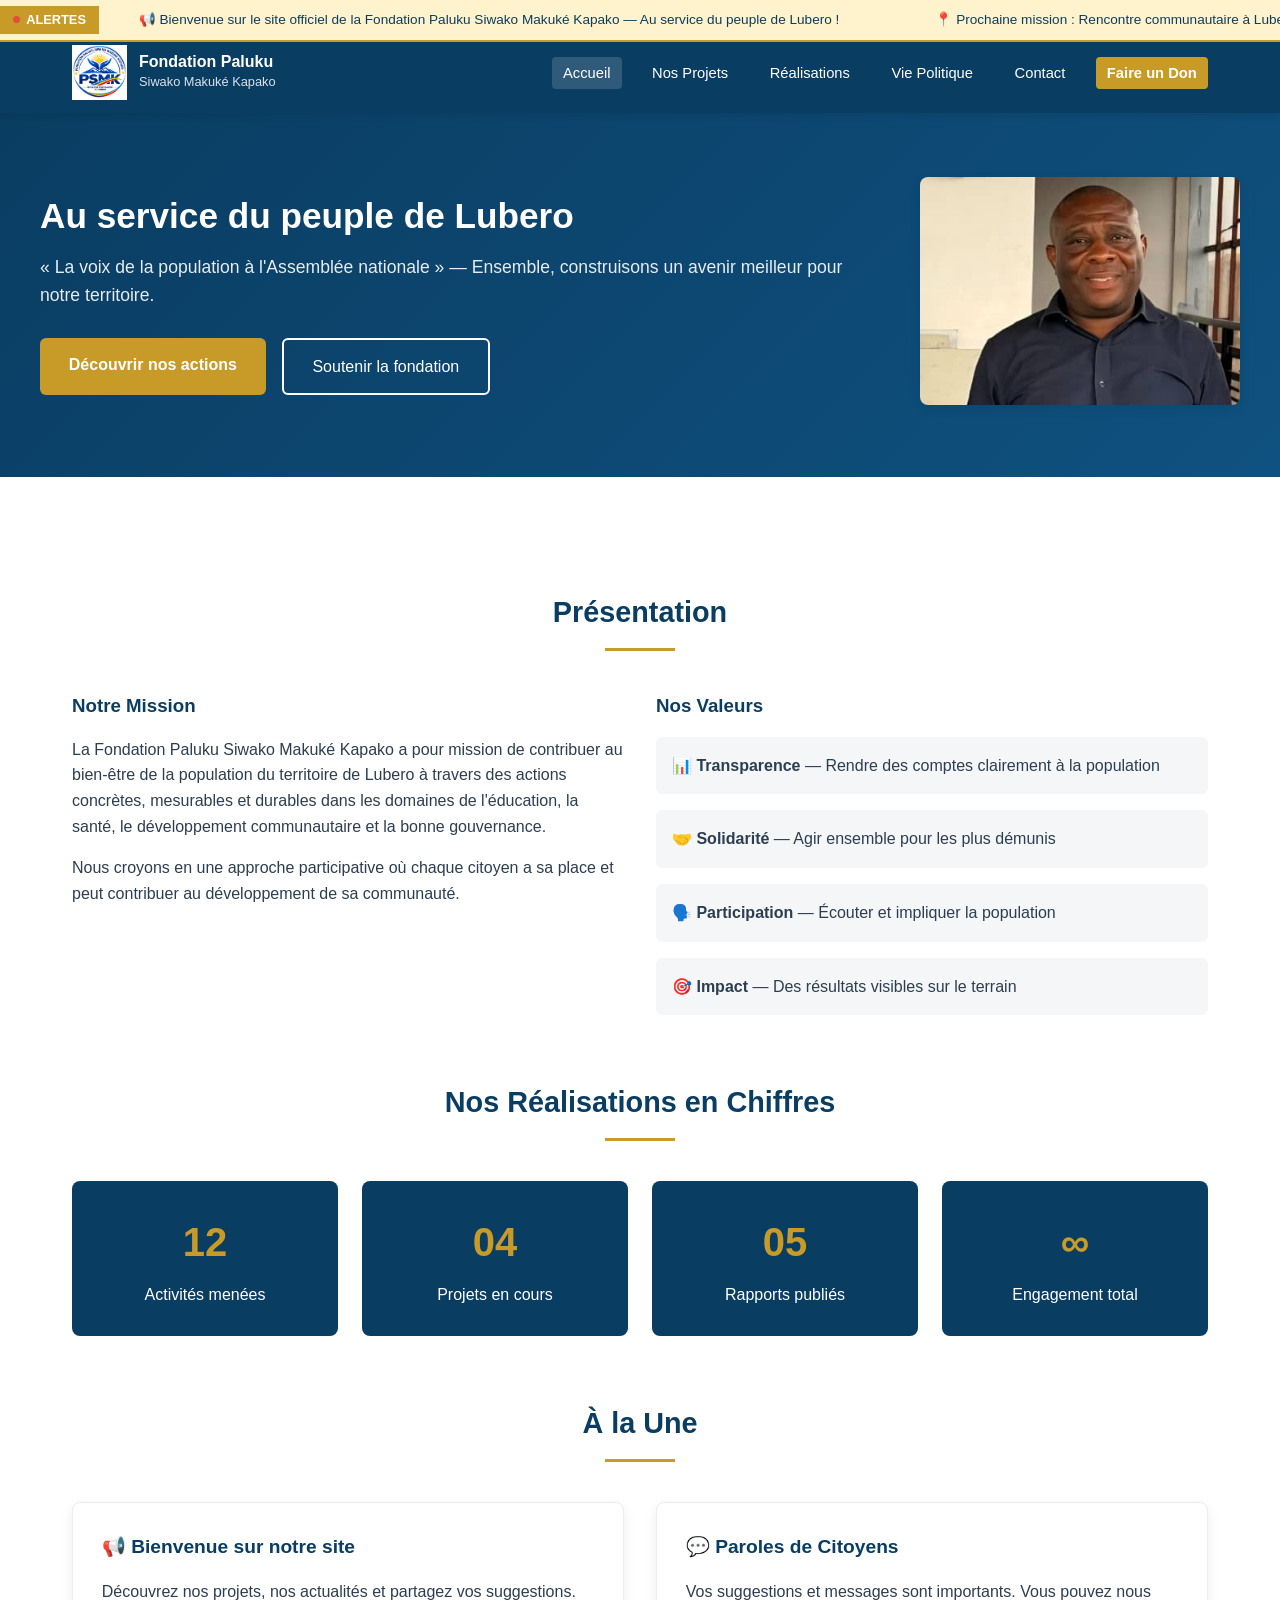
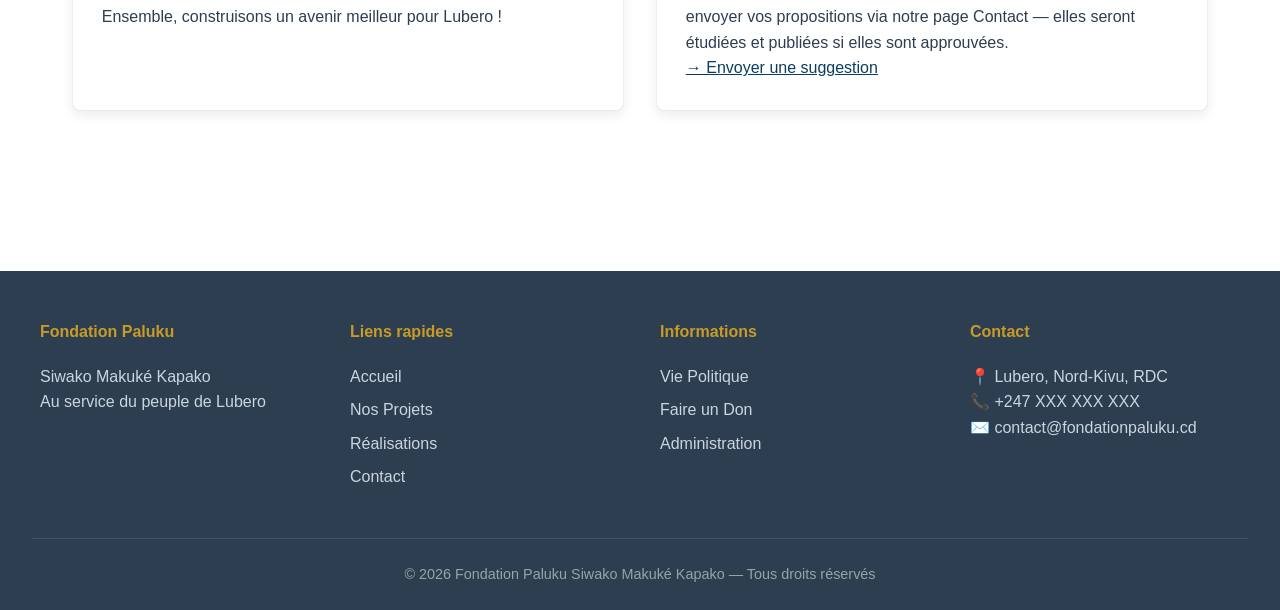
==== commit c4078949: "accueil.html" ====
--- a/accueil.html
+++ b/accueil.html
@@ -1,152 +1,157 @@
+<!DOCTYPE html>
 <html lang="fr">
 <head>
-<meta charset="utf-8" />
-<meta name="viewport" content="width=device-width,initial-scale=1" />
-<title>Accueil • Fondation PALUKU SIWAKO MAKUKE KAPAKO</title>
-<link rel="stylesheet" href="style.css" />
+  <meta charset="UTF-8">
+  <meta name="viewport" content="width=device-width, initial-scale=1.0">
+  <title>Accueil — Fondation Paluku Siwako Makuké Kapako</title>
+  <link rel="stylesheet" href="style.css">
 </head>
 <body>
 
-  <header class="header">
-<div class="header-inner">
-<div class="brand">
-<img class="logo" src="logo.png" alt="Logo Fondation" />
-<div>
-<h1>Fondation PALUKU SIWAKO MAKUKE KAPAKO</h1>
-<div class="sub">Transparence • Solidarité • Développement</div>
-</div>
+  <header>
+    <div class="header-contenu">
+      <div class="logo-conteneur">
+        <!-- Remplacez par votre logo : <img src="images/logo.png" alt="Logo Fondation" class="logo"> -->
+        <img src="logo.png" alt="Logo Fondation Paluku" class="logo">
+
+        <div class="header-titre">
+          <h1>Fondation Paluku</h1>
+          <p>Siwako Makuké Kapako</p>
+        </div>
+      </div>
+      <nav>
+        <ul>
+          <li><a href="index.html" class="actif">Accueil</a></li>
+          <li><a href="projets.html">Nos Projets</a></li>
+          <li><a href="realisations.html">Réalisations</a></li>
+          <li><a href="vie-politique.html">Vie Politique</a></li>
+          <li><a href="contact.html">Contact</a></li>
+          <li><a href="faire-un-don.html" class="bouton-don">Faire un Don</a></li>
+        </ul>
+      </nav>
+    </div>
+  </header>
+
+<!-- ===== BARRE ALERTES & ACTUALITÉS ===== -->
+<div class="barre-alertes">
+  <div class="etiquette-alerte">
+    <span class="point-clignotant"></span>
+    ALERTES
+  </div>
+  <div class="contenu-actualites">
+    <span class="item-actu">📢 Bienvenue sur le site officiel de la Fondation Paluku Siwako Makuké Kapako — Au service du peuple de Lubero !</span>
+    <span class="item-actu">📍 Prochaine mission : Rencontre communautaire à Lubero-centre — 15 novembre 2026</span>
+    <span class="item-actu">📚 Campagne de distribution de kits scolaires en cours — Merci à nos donateurs !</span>
+    <span class="item-actu">💬 Envoyez vos suggestions via notre page Contact — Votre voix compte !</span>
+  </div>
 </div>
 
-      <nav class="nav">
-<a href="accueil.html">Accueil</a>
-<a href="politique.html">Vie Politique</a>
-<a href="donation.html">Donation</a>
-<a href="contact.html">Contact</a>
-</nav>
-</div>
-</header>
 
-  <div class="wrap">
-<section class="hero">
-<div class="panel hero-left">
-<div class="kicker"><span class="dot"></span>Plateforme officielle (vitrine)</div>
-<h2 class="hero-title">Suivez nos projets et nos engagements</h2>
-<p class="hero-text">
-Découvrez nos activités, nos rapports, et l’orientation de la vie politique de
-l’Honorable. La fondation publie régulièrement des informations pour renforcer la confiance.
-</p>
+  <section class="hero">
+    <div class="hero-contenu">
+      <div class="hero-texte">
+        <h2>Au service du peuple de Lubero</h2>
+        <p>« La voix de la population à l'Assemblée nationale » — Ensemble, construisons un avenir meilleur pour notre territoire.</p>
+        <div class="bouton-groupe">
+          <a href="projets.html" class="bouton-primaire">Découvrir nos actions</a>
+          <a href="faire-un-don.html" class="bouton-secondaire">Soutenir la fondation</a>
+        </div>
+      </div>
+      <div>
+        <!-- Remplacez par la photo de l'Honorable Paluku : <img src="images/depute.jpg" alt="Honorable Paluku Siwako Makuké Kapako" class="photo-honorable"> -->
+        <img src="depute.png" alt="Honorable Paluku Siwako Makuké Kapako" class="photo-honorable">
 
-        <div class="cta">
-<a class="btn btn-primary" href="donation.html">Faire un don</a>
-<a class="btn btn-ghost" href="politique.html">Voir la vie politique</a>
-</div>
+      </div>
+    </div>
+  </section>
 
-        <div class="hr"></div>
+  <main>
+    <section>
+      <h2 class="titre-section">Présentation</h2>
+      <div class="grille-2">
+        <div>
+          <h3 style="color:#0A3D62; margin-bottom:1rem;">Notre Mission</h3>
+          <p style="margin-bottom:1rem;">La Fondation Paluku Siwako Makuké Kapako a pour mission de contribuer au bien-être de la population du territoire de Lubero à travers des actions concrètes, mesurables et durables dans les domaines de l'éducation, la santé, le développement communautaire et la bonne gouvernance.</p>
+          <p>Nous croyons en une approche participative où chaque citoyen a sa place et peut contribuer au développement de sa communauté.</p>
+        </div>
+        <div>
+          <h3 style="color:#0A3D62; margin-bottom:1rem;">Nos Valeurs</h3>
+          <div style="display:grid; gap:1rem;">
+            <div style="padding:1rem; background:#F4F6F8; border-radius:6px;"><strong>📊 Transparence</strong> — Rendre des comptes clairement à la population</div>
+            <div style="padding:1rem; background:#F4F6F8; border-radius:6px;"><strong>🤝 Solidarité</strong> — Agir ensemble pour les plus démunis</div>
+            <div style="padding:1rem; background:#F4F6F8; border-radius:6px;"><strong>🗣️ Participation</strong> — Écouter et impliquer la population</div>
+            <div style="padding:1rem; background:#F4F6F8; border-radius:6px;"><strong>🎯 Impact</strong> — Des résultats visibles sur le terrain</div>
+          </div>
+        </div>
+      </div>
+    </section>
 
-        <div class="grid" style="grid-template-columns:repeat(3, 1fr); margin-top:0;">
-<div class="card">
-<h3>Nos Activités</h3>
-<p class="muted">Programmes communautaires (démo)</p>
-</div>
-<div class="card">
-<h3>Rapports</h3>
-<p class="muted">Résumé & documents (démo)</p>
-</div>
-<div class="card">
-<h3>Transparence</h3>
-<p class="muted">Publication régulière</p>
-</div>
-</div>
-</div>
+    <section>
+      <h2 class="titre-section">Nos Réalisations en Chiffres</h2>
+      <div class="grille-stats">
+        <div class="carte-stat">
+          <div class="chiffre">12</div>
+          <p>Activités menées</p>
+        </div>
+        <div class="carte-stat">
+          <div class="chiffre">04</div>
+          <p>Projets en cours</p>
+        </div>
+        <div class="carte-stat">
+          <div class="chiffre">05</div>
+          <p>Rapports publiés</p>
+        </div>
+        <div class="carte-stat">
+          <div class="chiffre">∞</div>
+          <p>Engagement total</p>
+        </div>
+      </div>
+    </section>
 
-      <div class="hero-right">
-<div class="card">
-<h3>Alerte Info</h3>
-<ul class="list" id="alertes"></ul>
-<p class="muted" style="margin-top:10px; font-size:13px;">Les alertes peuvent être mises à jour dans <b>app.js</b> (démo).</p>
-</div>
+    <section>
+      <h2 class="titre-section">À la Une</h2>
+      <div class="grille-2">
+        <div class="carte">
+          <h3>📢 Bienvenue sur notre site</h3>
+          <p>Découvrez nos projets, nos actualités et partagez vos suggestions. Ensemble, construisons un avenir meilleur pour Lubero !</p>
+        </div>
+        <div class="carte">
+          <h3>💬 Paroles de Citoyens</h3>
+          <p>Vos suggestions et messages sont importants. Vous pouvez nous envoyer vos propositions via notre page Contact — elles seront étudiées et publiées si elles sont approuvées.</p>
+          <a href="contact.html" style="color:#0A3D62; font-weight:500;">→ Envoyer une suggestion</a>
+        </div>
+      </div>
+    </section>
+  </main>
 
-        <div class="card">
-<h3>Engagements</h3>
-<ul class="list">
-<li>Proximité avec la population</li>
-<li>Actions à impact mesurable</li>
-<li>Rapports et suivi des bénéficiaires</li>
-</ul>
-</div>
-</div>
-</section>
+  <footer>
+    <div class="footer-contenu">
+      <div class="footer-col">
+        <h4>Fondation Paluku</h4>
+        <p>Siwako Makuké Kapako<br>Au service du peuple de Lubero</p>
+      </div>
+      <div class="footer-col">
+        <h4>Liens rapides</h4>
+        <a href="index.html">Accueil</a>
+        <a href="projets.html">Nos Projets</a>
+        <a href="realisations.html">Réalisations</a>
+        <a href="contact.html">Contact</a>
+      </div>
+      <div class="footer-col">
+        <h4>Informations</h4>
+        <a href="vie-politique.html">Vie Politique</a>
+        <a href="faire-un-don.html">Faire un Don</a>
+        <a href="admin.html">Administration</a>
+      </div>
+      <div class="footer-col">
+        <h4>Contact</h4>
+        <p>📍 Lubero, Nord-Kivu, RDC<br>📞 +247 XXX XXX XXX<br>✉️ contact@fondationpaluku.cd</p>
+      </div>
+    </div>
+    <div class="footer-bas">
+      © 2026 Fondation Paluku Siwako Makuké Kapako — Tous droits réservés
+    </div>
+  </footer>
 
-    <h3 class="section-title">Présentation & Projets</h3>
-<section class="grid">
-<div class="card">
-<h3>Présentation</h3>
-<p class="muted" style="line-height:1.65;">
-La Fondation <b>PALUKU SIWAKO MAKUKE KAPAKO</b> soutient l’éducation, la santé
-et les initiatives locales. Notre objectif : améliorer durablement la vie des communautés.
-</p>
-<div class="badges" style="margin-top:14px;">
-<span class="badge">Éducation</span>
-<span class="badge">Santé</span>
-<span class="badge">Jeunesse</span>
-<span class="badge">Solidarité</span>
-</div>
-</div>
-
-      <div class="card">
-<h3>Nos Activités</h3>
-<div class="timeline" id="activities"></div>
-</div>
-
-      <div class="card">
-<h3>Rapports (démo)</h3>
-<table class="table">
-<thead>
-<tr>
-<th>Période</th>
-<th>Résumé</th>
-<th>Action</th>
-</tr>
-</thead>
-<tbody>
-<tr>
-<td>2026 T1</td>
-<td class="muted">Bilan & suivi</td>
-<td>
-<button class="btn btn-primary" style="padding:10px 12px; border-radius:14px;"
-data-modal="report" data-title="Rapport 2026 T1" type="button">Voir</button>
-</td>
-</tr>
-<tr>
-<td>2026 T2</td>
-<td class="muted">Plan & résultats</td>
-<td>
-<button class="btn btn-primary" style="padding:10px 12px; border-radius:14px;"
-data-modal="report" data-title="Rapport 2026 T2" type="button">Voir</button>
-</td>
-</tr>
-</tbody>
-</table>
-<p class="muted" style="margin-top:10px; font-size:13px;">
-Plus tard : ajoutez des fichiers PDF réels (liens dans le modal).
-</p>
-</div>
-</section>
-</div>
-
-  <footer class="footer">
-© <span id="year"></span> Fondation PALUKU SIWAKO MAKUKE KAPAKO
-</footer>
-
-  <div id="modal" class="modal" aria-hidden="true">
-<div class="modal-content">
-<button class="modal-close" type="button" aria-label="Fermer">✕</button>
-<h3 id="modalTitle">Rapport</h3>
-<p id="modalText"></p>
-<a id="modalLink" href="#" target="_blank" rel="noreferrer" class="btn btn-ghost" style="margin-top:10px;">Ouvrir le document</a>
-</div>
-</div>
-
-  <script src="app.js"></script>
 </body>
 </html>
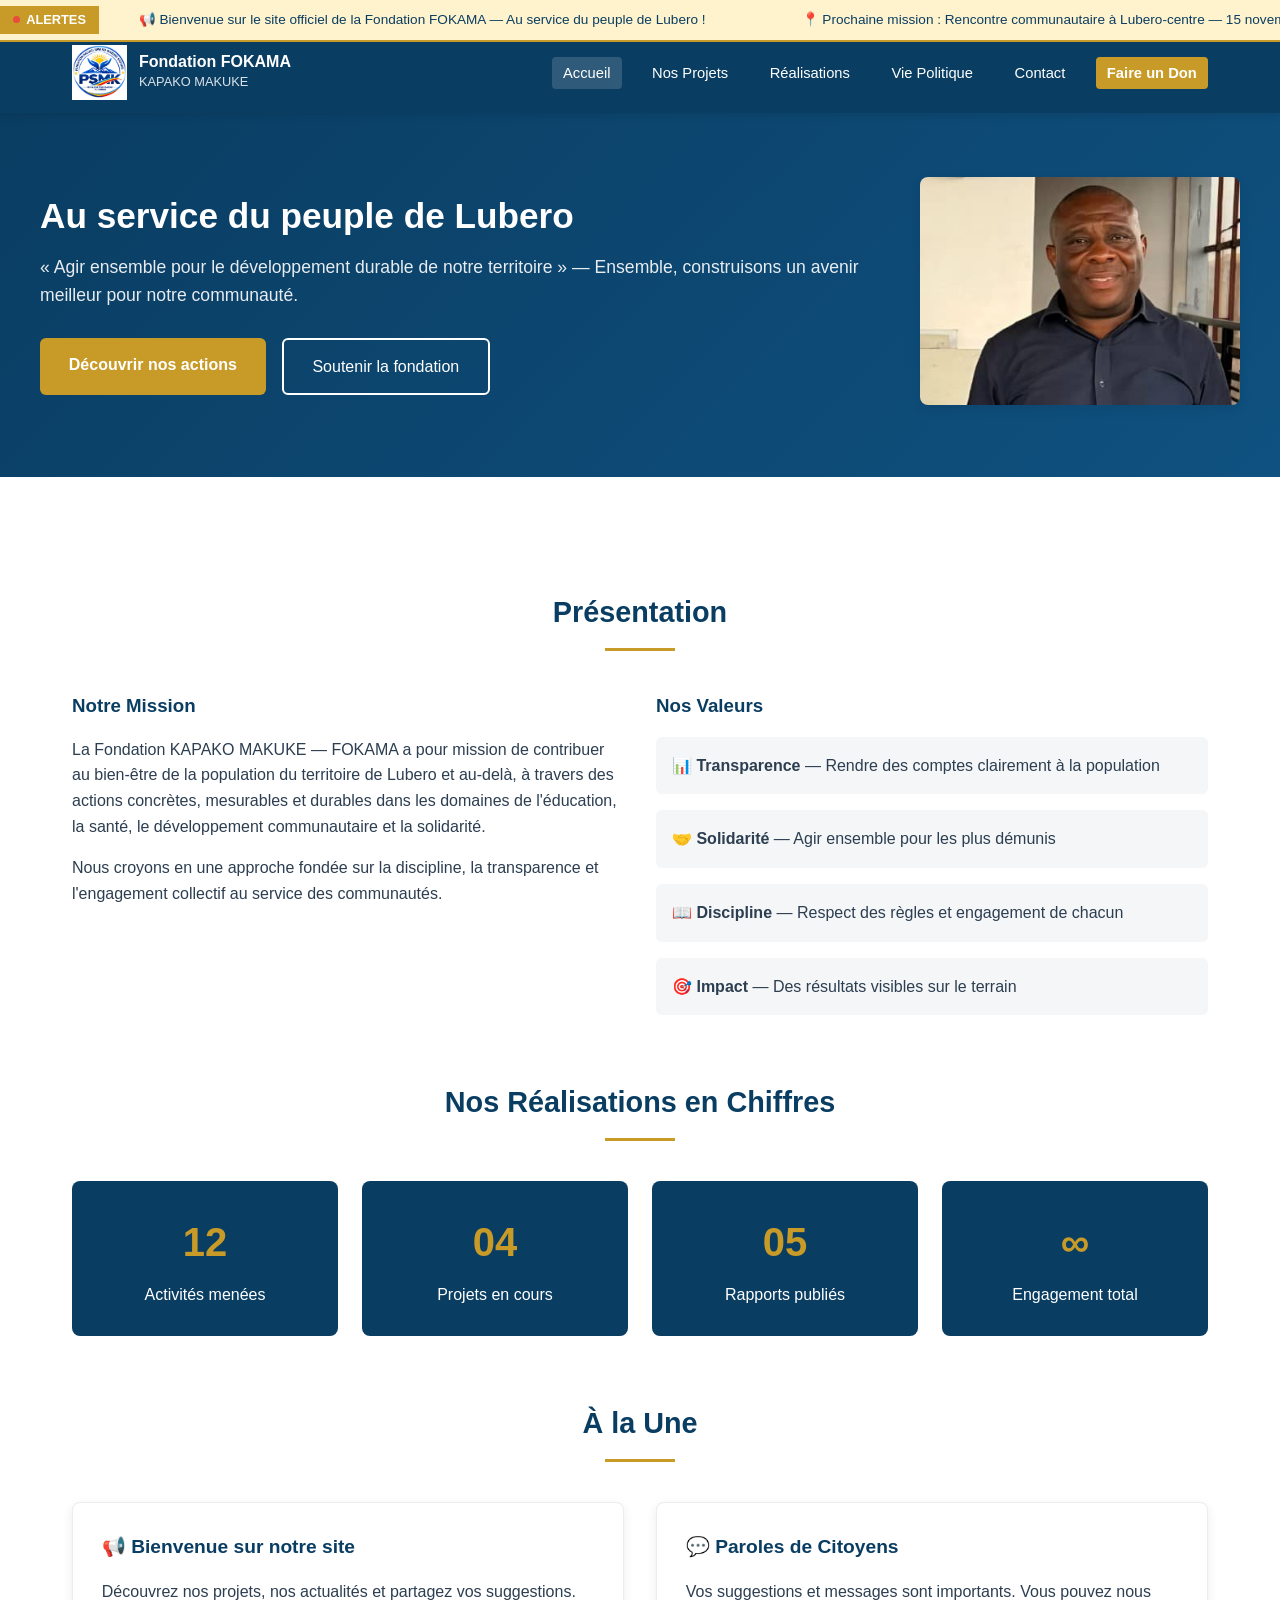
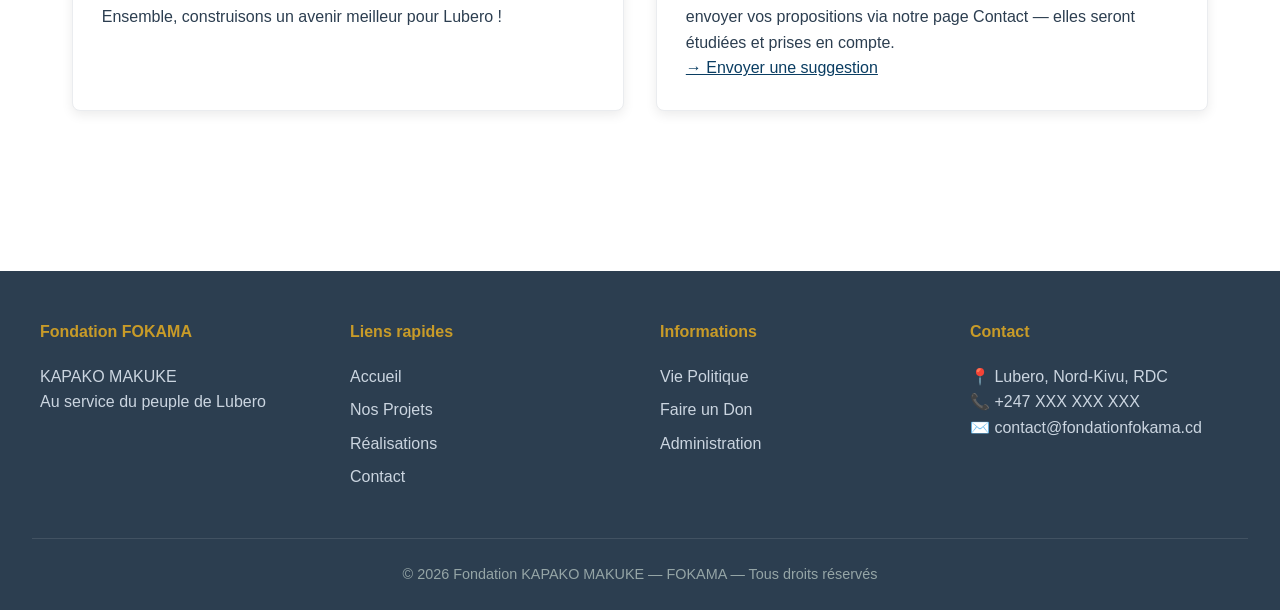
==== commit 4dfe8cc4: "accueil.html" ====
--- a/accueil.html
+++ b/accueil.html
@@ -1,157 +1,157 @@
 <!DOCTYPE html>
 <html lang="fr">
 <head>
-  <meta charset="UTF-8">
-  <meta name="viewport" content="width=device-width, initial-scale=1.0">
-  <title>Accueil — Fondation Paluku Siwako Makuké Kapako</title>
-  <link rel="stylesheet" href="style.css">
+    <meta charset="UTF-8">
+    <meta name="viewport" content="width=device-width, initial-scale=1.0">
+    <title>Accueil — Fondation KAPAKO MAKUKE — FOKAMA</title>
+    <link rel="stylesheet" href="style.css">
 </head>
 <body>
 
-  <header>
-    <div class="header-contenu">
-      <div class="logo-conteneur">
-        <!-- Remplacez par votre logo : <img src="images/logo.png" alt="Logo Fondation" class="logo"> -->
-        <img src="logo.png" alt="Logo Fondation Paluku" class="logo">
+    <header>
+        <div class="header-contenu">
+            <div class="logo-conteneur">
+                <!-- Remplacez par votre logo : <img src="images/logo.png" alt="Logo Fondation" class="logo"> -->
+                <img src="logo.png" alt="Logo Fondation FOKAMA" class="logo">
 
-        <div class="header-titre">
-          <h1>Fondation Paluku</h1>
-          <p>Siwako Makuké Kapako</p>
+                <div class="header-titre">
+                    <h1>Fondation FOKAMA</h1>
+                    <p>KAPAKO MAKUKE</p>
+                </div>
+            </div>
+            <nav>
+                <ul>
+                    <li><a href="index.html" class="actif">Accueil</a></li>
+                    <li><a href="projets.html">Nos Projets</a></li>
+                    <li><a href="realisations.html">Réalisations</a></li>
+                    <li><a href="vie-politique.html">Vie Politique</a></li>
+                    <li><a href="contact.html">Contact</a></li>
+                    <li><a href="faire-un-don.html" class="bouton-don">Faire un Don</a></li>
+                </ul>
+            </nav>
         </div>
-      </div>
-      <nav>
-        <ul>
-          <li><a href="index.html" class="actif">Accueil</a></li>
-          <li><a href="projets.html">Nos Projets</a></li>
-          <li><a href="realisations.html">Réalisations</a></li>
-          <li><a href="vie-politique.html">Vie Politique</a></li>
-          <li><a href="contact.html">Contact</a></li>
-          <li><a href="faire-un-don.html" class="bouton-don">Faire un Don</a></li>
-        </ul>
-      </nav>
-    </div>
-  </header>
+    </header>
 
 <!-- ===== BARRE ALERTES & ACTUALITÉS ===== -->
 <div class="barre-alertes">
-  <div class="etiquette-alerte">
-    <span class="point-clignotant"></span>
-    ALERTES
-  </div>
-  <div class="contenu-actualites">
-    <span class="item-actu">📢 Bienvenue sur le site officiel de la Fondation Paluku Siwako Makuké Kapako — Au service du peuple de Lubero !</span>
-    <span class="item-actu">📍 Prochaine mission : Rencontre communautaire à Lubero-centre — 15 novembre 2026</span>
-    <span class="item-actu">📚 Campagne de distribution de kits scolaires en cours — Merci à nos donateurs !</span>
-    <span class="item-actu">💬 Envoyez vos suggestions via notre page Contact — Votre voix compte !</span>
-  </div>
+    <div class="etiquette-alerte">
+        <span class="point-clignotant"></span>
+        ALERTES
+    </div>
+    <div class="contenu-actualites">
+        <span class="item-actu">📢 Bienvenue sur le site officiel de la Fondation FOKAMA — Au service du peuple de Lubero !</span>
+        <span class="item-actu">📍 Prochaine mission : Rencontre communautaire à Lubero-centre — 15 novembre 2026</span>
+        <span class="item-actu">📚 Campagne de distribution de kits scolaires en cours — Merci à nos donateurs !</span>
+        <span class="item-actu">💬 Envoyez vos suggestions via notre page Contact — Votre voix compte !</span>
+    </div>
 </div>
 
 
-  <section class="hero">
-    <div class="hero-contenu">
-      <div class="hero-texte">
-        <h2>Au service du peuple de Lubero</h2>
-        <p>« La voix de la population à l'Assemblée nationale » — Ensemble, construisons un avenir meilleur pour notre territoire.</p>
-        <div class="bouton-groupe">
-          <a href="projets.html" class="bouton-primaire">Découvrir nos actions</a>
-          <a href="faire-un-don.html" class="bouton-secondaire">Soutenir la fondation</a>
+    <section class="hero">
+        <div class="hero-contenu">
+            <div class="hero-texte">
+                <h2>Au service du peuple de Lubero</h2>
+                <p>« Agir ensemble pour le développement durable de notre territoire » — Ensemble, construisons un avenir meilleur pour notre communauté.</p>
+                <div class="bouton-groupe">
+                    <a href="projets.html" class="bouton-primaire">Découvrir nos actions</a>
+                    <a href="faire-un-don.html" class="bouton-secondaire">Soutenir la fondation</a>
+                </div>
+            </div>
+            <div>
+                <!-- Remplacez par la photo de l'Honorable Paluku : <img src="images/depute.jpg" alt="Honorable Paluku Siwako Makuké Kapako" class="photo-honorable"> -->
+                <img src="depute.png" alt="Fondation KAPAKO MAKUKE — FOKAMA" class="photo-honorable">
+
+            </div>
         </div>
-      </div>
-      <div>
-        <!-- Remplacez par la photo de l'Honorable Paluku : <img src="images/depute.jpg" alt="Honorable Paluku Siwako Makuké Kapako" class="photo-honorable"> -->
-        <img src="depute.png" alt="Honorable Paluku Siwako Makuké Kapako" class="photo-honorable">
-
-      </div>
-    </div>
-  </section>
-
-  <main>
-    <section>
-      <h2 class="titre-section">Présentation</h2>
-      <div class="grille-2">
-        <div>
-          <h3 style="color:#0A3D62; margin-bottom:1rem;">Notre Mission</h3>
-          <p style="margin-bottom:1rem;">La Fondation Paluku Siwako Makuké Kapako a pour mission de contribuer au bien-être de la population du territoire de Lubero à travers des actions concrètes, mesurables et durables dans les domaines de l'éducation, la santé, le développement communautaire et la bonne gouvernance.</p>
-          <p>Nous croyons en une approche participative où chaque citoyen a sa place et peut contribuer au développement de sa communauté.</p>
-        </div>
-        <div>
-          <h3 style="color:#0A3D62; margin-bottom:1rem;">Nos Valeurs</h3>
-          <div style="display:grid; gap:1rem;">
-            <div style="padding:1rem; background:#F4F6F8; border-radius:6px;"><strong>📊 Transparence</strong> — Rendre des comptes clairement à la population</div>
-            <div style="padding:1rem; background:#F4F6F8; border-radius:6px;"><strong>🤝 Solidarité</strong> — Agir ensemble pour les plus démunis</div>
-            <div style="padding:1rem; background:#F4F6F8; border-radius:6px;"><strong>🗣️ Participation</strong> — Écouter et impliquer la population</div>
-            <div style="padding:1rem; background:#F4F6F8; border-radius:6px;"><strong>🎯 Impact</strong> — Des résultats visibles sur le terrain</div>
-          </div>
-        </div>
-      </div>
     </section>
 
-    <section>
-      <h2 class="titre-section">Nos Réalisations en Chiffres</h2>
-      <div class="grille-stats">
-        <div class="carte-stat">
-          <div class="chiffre">12</div>
-          <p>Activités menées</p>
+    <main>
+        <section>
+            <h2 class="titre-section">Présentation</h2>
+            <div class="grille-2">
+                <div>
+                    <h3 style="color:#0A3D62; margin-bottom:1rem;">Notre Mission</h3>
+                    <p style="margin-bottom:1rem;">La Fondation KAPAKO MAKUKE — FOKAMA a pour mission de contribuer au bien-être de la population du territoire de Lubero et au-delà, à travers des actions concrètes, mesurables et durables dans les domaines de l'éducation, la santé, le développement communautaire et la solidarité.</p>
+                    <p>Nous croyons en une approche fondée sur la discipline, la transparence et l'engagement collectif au service des communautés.</p>
+                </div>
+                <div>
+                    <h3 style="color:#0A3D62; margin-bottom:1rem;">Nos Valeurs</h3>
+                    <div style="display:grid; gap:1rem;">
+                        <div style="padding:1rem; background:#F4F6F8; border-radius:6px;"><strong>📊 Transparence</strong> — Rendre des comptes clairement à la population</div>
+                        <div style="padding:1rem; background:#F4F6F8; border-radius:6px;"><strong>🤝 Solidarité</strong> — Agir ensemble pour les plus démunis</div>
+                        <div style="padding:1rem; background:#F4F6F8; border-radius:6px;"><strong>📖 Discipline</strong> — Respect des règles et engagement de chacun</div>
+                        <div style="padding:1rem; background:#F4F6F8; border-radius:6px;"><strong>🎯 Impact</strong> — Des résultats visibles sur le terrain</div>
+                    </div>
+                </div>
+            </div>
+        </section>
+
+        <section>
+            <h2 class="titre-section">Nos Réalisations en Chiffres</h2>
+            <div class="grille-stats">
+                <div class="carte-stat">
+                    <div class="chiffre">12</div>
+                    <p>Activités menées</p>
+                </div>
+                <div class="carte-stat">
+                    <div class="chiffre">04</div>
+                    <p>Projets en cours</p>
+                </div>
+                <div class="carte-stat">
+                    <div class="chiffre">05</div>
+                    <p>Rapports publiés</p>
+                </div>
+                <div class="carte-stat">
+                    <div class="chiffre">∞</div>
+                    <p>Engagement total</p>
+                </div>
+            </div>
+        </section>
+
+        <section>
+            <h2 class="titre-section">À la Une</h2>
+            <div class="grille-2">
+                <div class="carte">
+                    <h3>📢 Bienvenue sur notre site</h3>
+                    <p>Découvrez nos projets, nos actualités et partagez vos suggestions. Ensemble, construisons un avenir meilleur pour Lubero !</p>
+                </div>
+                <div class="carte">
+                    <h3>💬 Paroles de Citoyens</h3>
+                    <p>Vos suggestions et messages sont importants. Vous pouvez nous envoyer vos propositions via notre page Contact — elles seront étudiées et prises en compte.</p>
+                    <a href="contact.html" style="color:#0A3D62; font-weight:500;">→ Envoyer une suggestion</a>
+                </div>
+            </div>
+        </section>
+    </main>
+
+    <footer>
+        <div class="footer-contenu">
+            <div class="footer-col">
+                <h4>Fondation FOKAMA</h4>
+                <p>KAPAKO MAKUKE<br>Au service du peuple de Lubero</p>
+            </div>
+            <div class="footer-col">
+                <h4>Liens rapides</h4>
+                <a href="index.html">Accueil</a>
+                <a href="projets.html">Nos Projets</a>
+                <a href="realisations.html">Réalisations</a>
+                <a href="contact.html">Contact</a>
+            </div>
+            <div class="footer-col">
+                <h4>Informations</h4>
+                <a href="vie-politique.html">Vie Politique</a>
+                <a href="faire-un-don.html">Faire un Don</a>
+                <a href="admin.html">Administration</a>
+            </div>
+            <div class="footer-col">
+                <h4>Contact</h4>
+                <p>📍 Lubero, Nord-Kivu, RDC<br>📞 +247 XXX XXX XXX<br>✉️ contact@fondationfokama.cd</p>
+            </div>
         </div>
-        <div class="carte-stat">
-          <div class="chiffre">04</div>
-          <p>Projets en cours</p>
+        <div class="footer-bas">
+            © 2026 Fondation KAPAKO MAKUKE — FOKAMA — Tous droits réservés
         </div>
-        <div class="carte-stat">
-          <div class="chiffre">05</div>
-          <p>Rapports publiés</p>
-        </div>
-        <div class="carte-stat">
-          <div class="chiffre">∞</div>
-          <p>Engagement total</p>
-        </div>
-      </div>
-    </section>
-
-    <section>
-      <h2 class="titre-section">À la Une</h2>
-      <div class="grille-2">
-        <div class="carte">
-          <h3>📢 Bienvenue sur notre site</h3>
-          <p>Découvrez nos projets, nos actualités et partagez vos suggestions. Ensemble, construisons un avenir meilleur pour Lubero !</p>
-        </div>
-        <div class="carte">
-          <h3>💬 Paroles de Citoyens</h3>
-          <p>Vos suggestions et messages sont importants. Vous pouvez nous envoyer vos propositions via notre page Contact — elles seront étudiées et publiées si elles sont approuvées.</p>
-          <a href="contact.html" style="color:#0A3D62; font-weight:500;">→ Envoyer une suggestion</a>
-        </div>
-      </div>
-    </section>
-  </main>
-
-  <footer>
-    <div class="footer-contenu">
-      <div class="footer-col">
-        <h4>Fondation Paluku</h4>
-        <p>Siwako Makuké Kapako<br>Au service du peuple de Lubero</p>
-      </div>
-      <div class="footer-col">
-        <h4>Liens rapides</h4>
-        <a href="index.html">Accueil</a>
-        <a href="projets.html">Nos Projets</a>
-        <a href="realisations.html">Réalisations</a>
-        <a href="contact.html">Contact</a>
-      </div>
-      <div class="footer-col">
-        <h4>Informations</h4>
-        <a href="vie-politique.html">Vie Politique</a>
-        <a href="faire-un-don.html">Faire un Don</a>
-        <a href="admin.html">Administration</a>
-      </div>
-      <div class="footer-col">
-        <h4>Contact</h4>
-        <p>📍 Lubero, Nord-Kivu, RDC<br>📞 +247 XXX XXX XXX<br>✉️ contact@fondationpaluku.cd</p>
-      </div>
-    </div>
-    <div class="footer-bas">
-      © 2026 Fondation Paluku Siwako Makuké Kapako — Tous droits réservés
-    </div>
-  </footer>
+    </footer>
 
 </body>
 </html>
